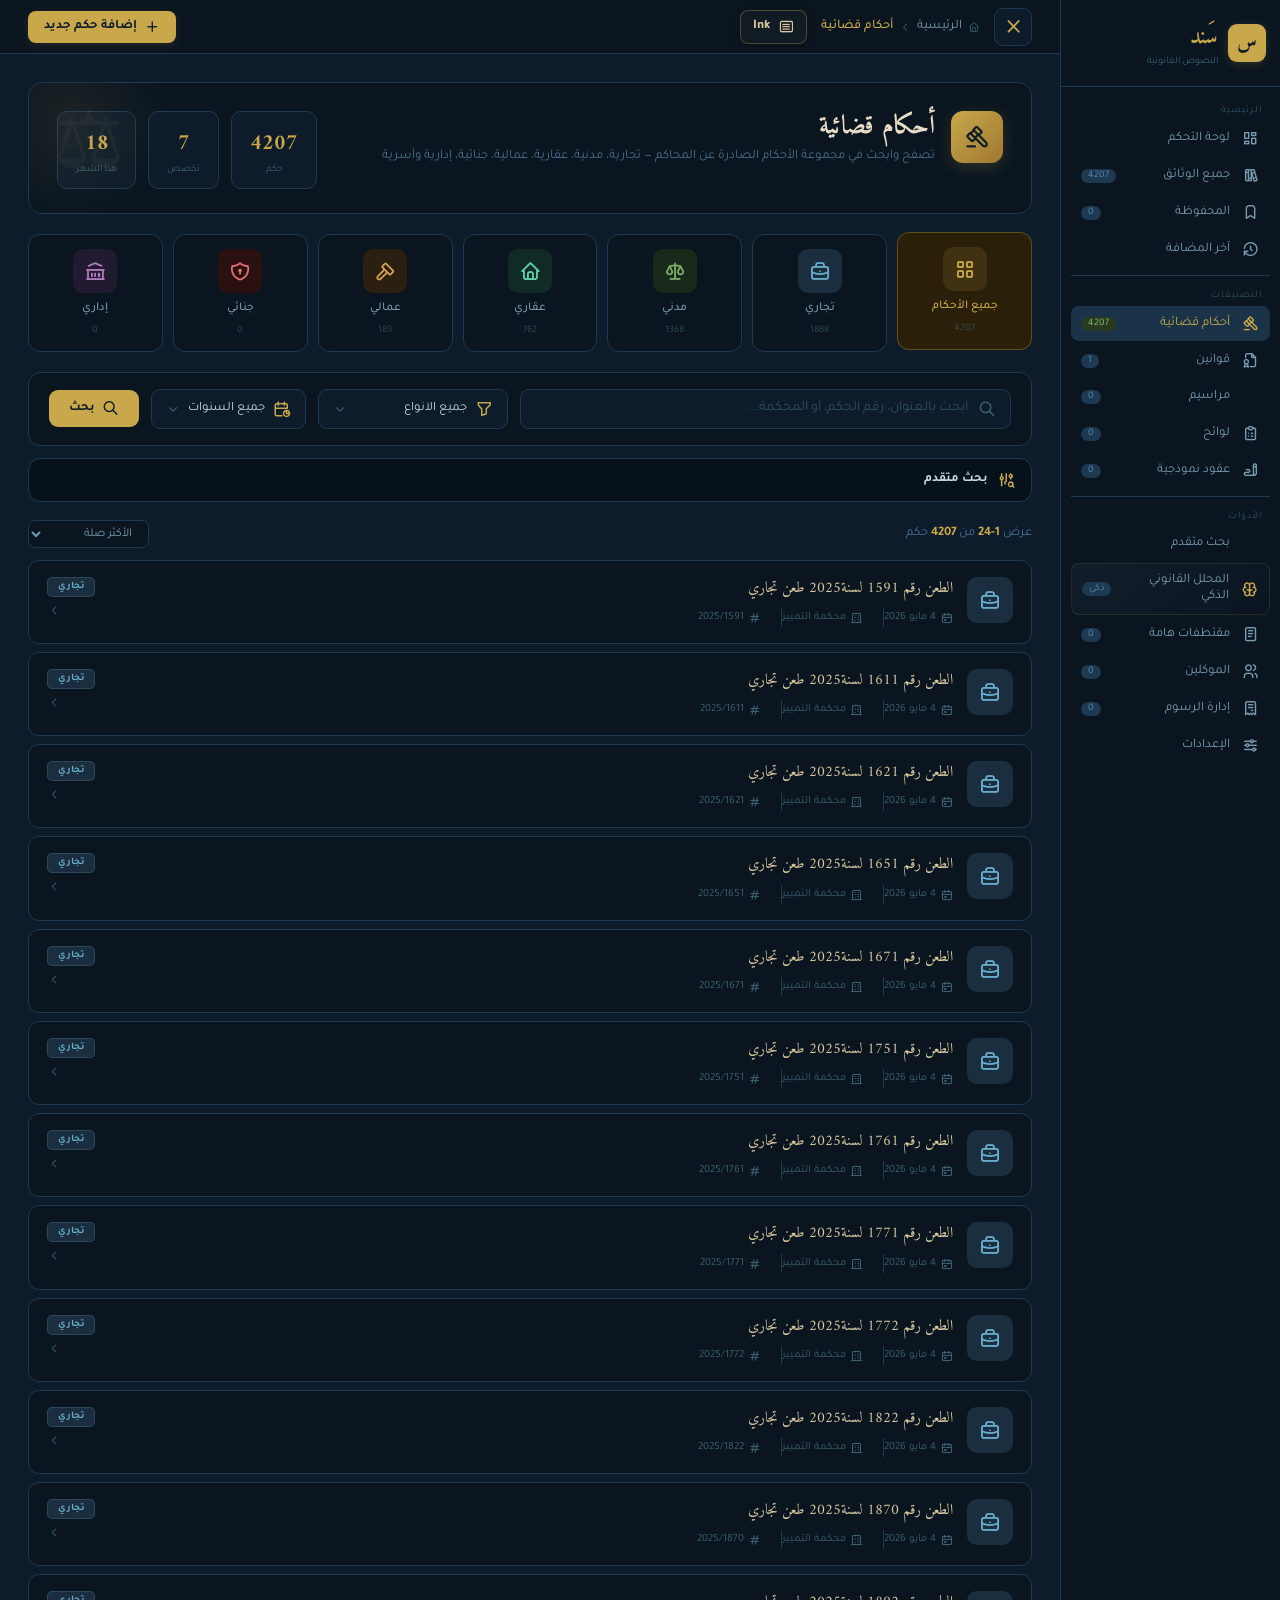
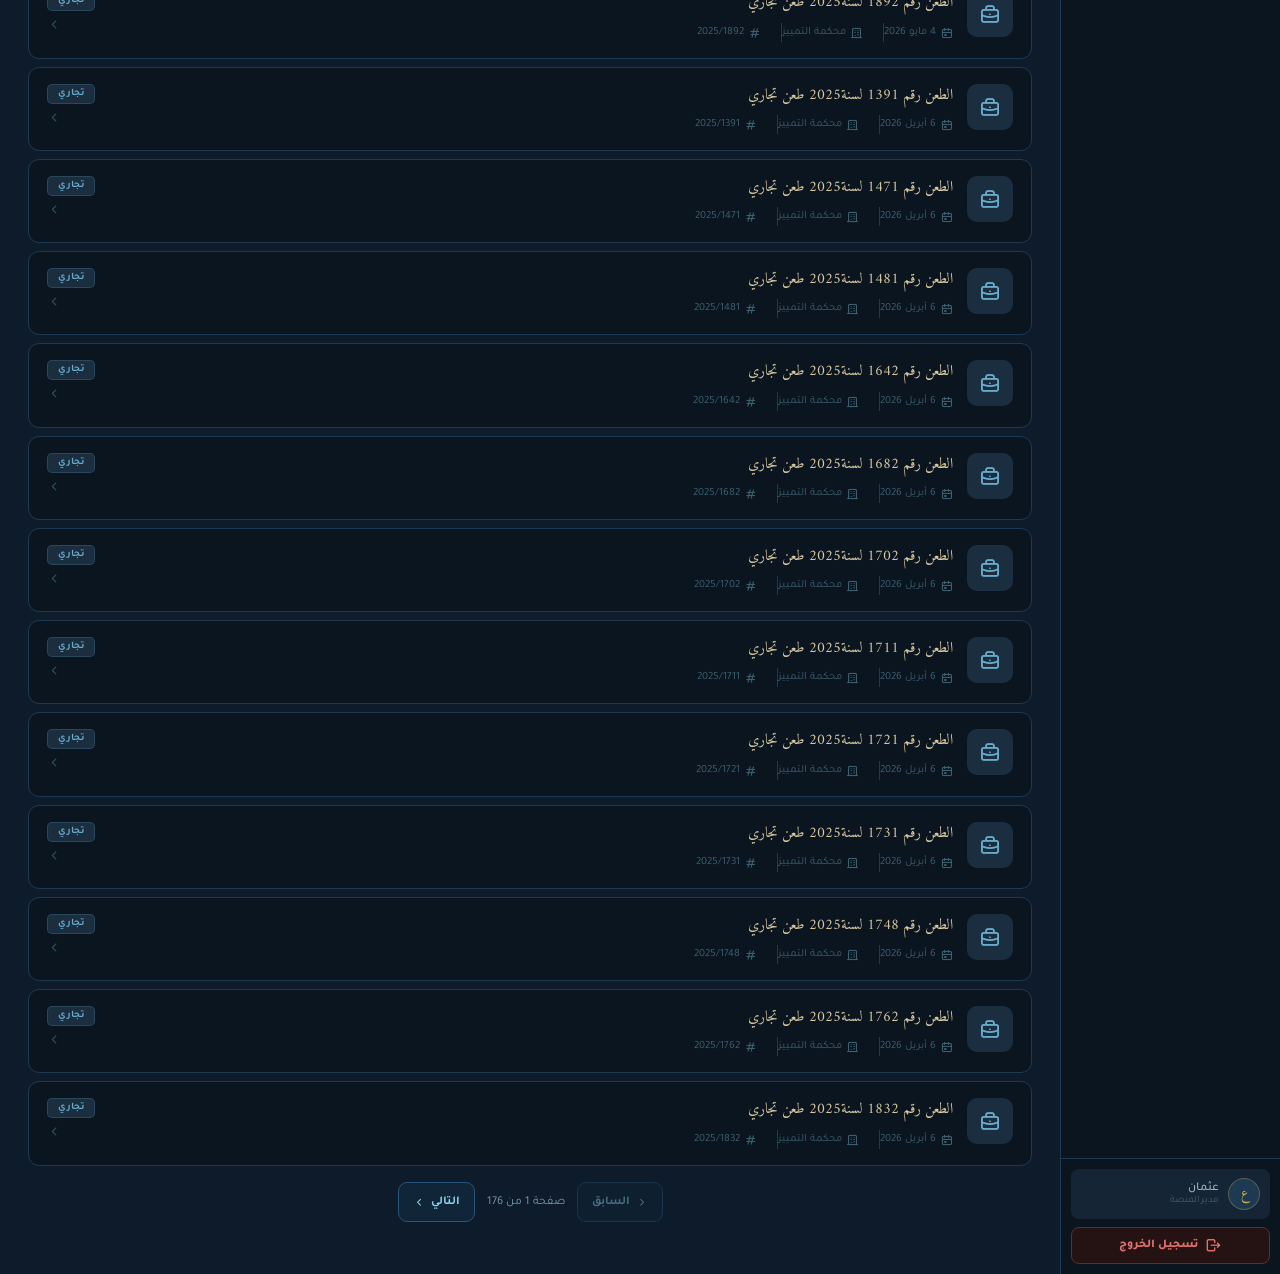
==== sanad.html @ 17875ab0 "Add logout option and secure app cache" ====
﻿<!DOCTYPE html>
<html lang="ar" dir="rtl">
<head>
<meta charset="UTF-8">
<meta name="viewport" content="width=device-width, initial-scale=1.0, viewport-fit=cover, interactive-widget=resizes-content">
<meta name="theme-color" content="#0a1520">
<meta name="color-scheme" content="dark">
<meta name="application-name" content="سَند">
<meta name="apple-mobile-web-app-title" content="سَند">
<meta name="apple-mobile-web-app-capable" content="yes">
<meta name="apple-mobile-web-app-status-bar-style" content="black-translucent">
<title>سَند — أحكام قضائية</title>
<link rel="manifest" href="./manifest.json">
<link rel="icon" href="./icons/favicon.svg" type="image/svg+xml">
<link rel="apple-touch-icon" href="./icons/apple-touch-icon.png">
<link rel="preconnect" href="https://fonts.googleapis.com">
<link href="https://fonts.googleapis.com/css2?family=Tajawal:wght@400;500;700&family=Amiri:wght@400;700&display=swap" rel="stylesheet">
<link rel="stylesheet" href="./assets/vendor/tabler/tabler-icons.min.css?v=2.47.0">
<link rel="stylesheet" href="./assets/styles.css?v=logout-20260609">
</head>
<body>

<!-- SIDEBAR -->
<div class="sidebar">
  <div class="brand">
    <div class="brand-icon">س</div>
    <div>
      <div class="brand-name">سَند</div>
      <div class="brand-sub">النصوص القانونية</div>
    </div>
  </div>
  <div class="nav-body">
    <div class="nav-sec">
      <span class="nav-lbl">الرئيسية</span>
      <a class="ni" href="#dashboard" onclick="handleNav(event,'dashboard',this)"><i class="ti ti-layout-dashboard"></i>لوحة التحكم</a>
      <a class="ni" href="#documents" onclick="handleNav(event,'documents',this)"><i class="ti ti-books"></i>جميع الوثائق<span class="ct">4207</span></a>
      <a class="ni" href="#saved" onclick="handleNav(event,'saved',this)"><i class="ti ti-bookmark"></i>المحفوظة<span class="ct">0</span></a>
      <a class="ni" href="#recent" onclick="handleNav(event,'recent',this)"><i class="ti ti-history"></i>آخر المضافة</a>
    </div>
    <div class="divider"></div>
    <div class="nav-sec">
      <span class="nav-lbl">التصنيفات</span>
      <a class="ni on" href="#judgments" onclick="handleNav(event,'judgments',this)"><i class="ti ti-gavel"></i>أحكام قضائية<span class="ct">4207</span></a>
      <a class="ni" href="#laws" onclick="handleNav(event,'laws',this)"><i class="ti ti-file-certificate"></i>قوانين<span class="ct">0</span></a>
      <a class="ni" href="#decrees" onclick="handleNav(event,'decrees',this)"><i class="ti ti-stamp"></i>مراسيم<span class="ct">0</span></a>
      <a class="ni" href="#regulations" onclick="handleNav(event,'regulations',this)"><i class="ti ti-clipboard-list"></i>لوائح<span class="ct">0</span></a>
      <a class="ni" href="#contracts" onclick="handleNav(event,'contracts',this)"><i class="ti ti-writing"></i>عقود نموذجية<span class="ct">0</span></a>
    </div>
    <div class="divider"></div>
    <div class="nav-sec">
      <span class="nav-lbl">الأدوات</span>
      <a class="ni" href="#search" onclick="handleNav(event,'search',this)"><i class="ti ti-zoom"></i>بحث متقدم</a>
      <a class="ni ni-ai" href="#aiAnalysis" onclick="handleNav(event,'aiAnalysis',this)"><i class="ti ti-brain"></i>المحلل القانوني الذكي<span class="ct ai-ct">ذكي</span></a>
      <a class="ni" href="#memory" onclick="handleNav(event,'memory',this)"><i class="ti ti-notes"></i>مقتطفات هامة<span class="ct memory-ct">0</span></a>
      <a class="ni" href="#clients" onclick="handleNav(event,'clients',this)"><i class="ti ti-users"></i>الموكلين<span class="ct client-ct">0</span></a>
      <a class="ni" href="#fees" onclick="handleNav(event,'fees',this)"><i class="ti ti-receipt"></i>إدارة الرسوم<span class="ct fee-ct">0</span></a>
      <a class="ni" href="#settings" onclick="handleNav(event,'settings',this)"><i class="ti ti-adjustments-horizontal"></i>الإعدادات</a>
    </div>
  </div>
  <div class="nav-footer">
    <div class="user-row">
      <div class="avatar">ع</div>
      <div>
        <div class="uname">عثمان</div>
        <div class="urole">مدير المنصة</div>
      </div>
    </div>
    <button class="logout-btn" type="button" onclick="logoutSanad()"><i class="ti ti-logout"></i><span>تسجيل الخروج</span></button>
  </div>
</div>
<div class="sidebar-overlay" id="sidebarOverlay" onclick="closeSidebar()"></div>
<div class="toast" id="toast" role="status" aria-live="polite"></div>
<div class="memory-selection-popover hidden" id="memorySelectionPopover" dir="ltr">
  <button type="button" onmousedown="event.preventDefault()" onclick="saveSelectionToMemory()"><i class="ti ti-notes"></i>إضافة إلى المقتطفات</button>
</div>
<div class="confirm-modal hidden" id="confirmModal" role="presentation" aria-hidden="true" dir="ltr">
  <div class="confirm-dialog" role="dialog" aria-modal="true" aria-labelledby="confirmTitle" aria-describedby="confirmMessage">
    <div class="confirm-icon"><i class="ti ti-trash"></i></div>
    <div class="confirm-copy">
      <h2 id="confirmTitle">Confirm delete</h2>
      <p id="confirmMessage">Are you sure you want to delete this item?</p>
    </div>
    <div class="confirm-actions">
      <button class="tool-secondary" id="confirmCancelBtn" type="button"><i class="ti ti-x"></i>Cancel</button>
      <button class="tool-secondary danger" id="confirmAcceptBtn" type="button"><i class="ti ti-trash"></i>Delete</button>
    </div>
  </div>
</div>
<div class="client-edit-modal hidden" id="clientEditModal" role="presentation" aria-hidden="true" dir="ltr">
  <div class="client-edit-dialog" role="dialog" aria-modal="true" aria-labelledby="clientEditTitle">
    <div class="client-edit-head">
      <div>
        <span id="clientEditKicker">Client profile</span>
        <h2 id="clientEditTitle">Edit client</h2>
      </div>
      <button class="client-edit-close" id="clientEditCloseBtn" type="button" aria-label="Close edit form"><i class="ti ti-x"></i></button>
    </div>
    <div class="client-edit-form" id="clientEditForm"></div>
    <div class="client-edit-actions">
      <button class="tool-secondary" id="clientEditCancelBtn" type="button"><i class="ti ti-x"></i>Cancel</button>
      <button class="tool-primary" id="clientEditSaveBtn" type="button"><i class="ti ti-device-floppy"></i>Save changes</button>
    </div>
  </div>
</div>
<div class="app-lock-modal hidden" id="appLockModal" role="presentation" aria-hidden="true" dir="ltr">
  <div class="app-lock-dialog" role="dialog" aria-modal="true" aria-labelledby="appLockTitle">
    <div class="confirm-icon"><i class="ti ti-lock"></i></div>
    <div class="confirm-copy">
      <h2 id="appLockTitle">SANAD is locked</h2>
      <p>Enter your local passcode to unlock client profiles, notes, invoices, and saved work on this device.</p>
    </div>
    <label class="client-edit-field wide"><span>Passcode</span><input id="appUnlockInput" type="password" placeholder="Enter passcode"></label>
    <div class="confirm-actions">
      <button class="tool-primary" id="appUnlockBtn" type="button"><i class="ti ti-lock-open"></i>Unlock</button>
    </div>
  </div>
</div>

<!-- MAIN -->
<div class="main">
  <div class="topbar">
    <button class="menu-toggle" id="menuToggle" type="button" onclick="toggleSidebar()" aria-label="إغلاق القائمة" aria-expanded="true">
      <i class="ti ti-menu-2"></i>
    </button>
    <div class="breadcrumb">
      <i class="ti ti-home"></i>
      <span>الرئيسية</span>
      <i class="ti ti-chevron-left"></i>
      <span class="cur">أحكام قضائية</span>
    </div>
    <button class="install-btn hidden" id="installAppBtn" type="button" onclick="installApp()" aria-label="تثبيت التطبيق"><i class="ti ti-device-mobile-down"></i><span>تثبيت</span></button>
    <button class="ink-btn" id="inkModeBtn" type="button" onclick="toggleInkMode()" aria-pressed="false" aria-label="وضع Ink للقراءة"><i class="ti ti-article"></i><span>Ink</span></button>
    <button class="btn-add" type="button" onclick="showImportPage()" aria-label="إضافة حكم جديد"><i class="ti ti-plus"></i><span class="btn-text">إضافة حكم جديد</span></button>
  </div>

  <div class="page">

    <!-- HERO -->
    <div class="hero">
      <div class="hero-row">
        <div class="hero-icon"><i class="ti ti-gavel"></i></div>
        <div class="hero-text">
          <div class="hero-title">أحكام قضائية</div>
          <div class="hero-sub">تصفح وابحث في مجموعة الأحكام الصادرة عن المحاكم — تجارية، مدنية، عقارية، عمالية، جنائية، إدارية وأسرية</div>
        </div>
        <div class="hero-stats">
          <div class="hstat"><div class="hstat-num">247</div><div class="hstat-lbl">حكم</div></div>
          <div class="hstat"><div class="hstat-num">7</div><div class="hstat-lbl">تخصص</div></div>
          <div class="hstat"><div class="hstat-num">18</div><div class="hstat-lbl">هذا الشهر</div></div>
        </div>
      </div>
    </div>

    <!-- TYPE CARDS -->
    <div class="type-cards">
      <div class="tc tc-all active" onclick="setType('all',this)">
        <div class="tc-icon"><i class="ti ti-layout-grid"></i></div>
        <div class="tc-label">جميع الأحكام</div>
        <div class="tc-count">4207</div>
      </div>
      <div class="tc tc-tijari" onclick="setType('tijari',this)">
        <div class="tc-icon"><i class="ti ti-briefcase"></i></div>
        <div class="tc-label">تجاري</div>
        <div class="tc-count">209</div>
      </div>
      <div class="tc tc-madani" onclick="setType('madani',this)">
        <div class="tc-icon"><i class="ti ti-scale"></i></div>
        <div class="tc-label">مدني</div>
        <div class="tc-count">270</div>
      </div>
      <div class="tc tc-aqari" onclick="setType('aqari',this)">
        <div class="tc-icon"><i class="ti ti-home"></i></div>
        <div class="tc-label">عقاري</div>
        <div class="tc-count">0</div>
      </div>
      <div class="tc tc-omali" onclick="setType('omali',this)">
        <div class="tc-icon"><i class="ti ti-hammer"></i></div>
        <div class="tc-label">عمالي</div>
        <div class="tc-count">2</div>
      </div>
      <div class="tc tc-jinai" onclick="setType('jinai',this)">
        <div class="tc-icon"><i class="ti ti-shield-lock"></i></div>
        <div class="tc-label">جنائي</div>
        <div class="tc-count">2</div>
      </div>
      <div class="tc tc-idari" onclick="setType('idari',this)">
        <div class="tc-icon"><i class="ti ti-building-bank"></i></div>
        <div class="tc-label">إداري</div>
        <div class="tc-count">2</div>
      </div>
    </div>

    <!-- SEARCH BAR -->
    <div class="search-bar">
      <div class="search-input-wrap">
        <i class="ti ti-search"></i>
        <input type="text" id="searchInput" placeholder="ابحث بالعنوان، رقم الحكم، أو المحكمة..." oninput="filterDocs()">
      </div>
      <div class="type-select-wrap">
        <i class="ti ti-filter sel-icon"></i>
        <select id="typeSelect" onchange="setTypeFromSelect()">
          <option value="all">جميع الأنواع</option>
          <option value="tijari">تجاري</option>
          <option value="madani">مدني</option>
          <option value="aqari">عقاري</option>
          <option value="omali">عمالي</option>
          <option value="jinai">جنائي</option>
          <option value="idari">إداري</option>
          <option value="osri">أسري</option>
        </select>
        <i class="ti ti-chevron-down arr"></i>
      </div>
      <div class="type-select-wrap year-select-wrap">
        <i class="ti ti-calendar-stats sel-icon"></i>
        <select id="yearSelect" onchange="filterDocs()" aria-label="تحديد سنة البحث">
          <option value="all">جميع السنوات</option>
        </select>
        <i class="ti ti-chevron-down arr"></i>
      </div>
      <button class="search-btn" onclick="filterDocs()"><i class="ti ti-search"></i>بحث</button>
    </div>
    <details class="advanced-search" id="advancedSearchPanel">
      <summary><i class="ti ti-adjustments-search"></i><span>بحث متقدم</span><small id="searchStatus"></small></summary>
      <div class="advanced-search-grid">
        <label><span>طريقة المطابقة</span><select id="matchModeSelect" onchange="filterDocs()"><option value="all">كل الكلمات</option><option value="any">أي كلمة</option><option value="exact">عبارة دقيقة</option></select></label>
        <label><span>عبارة دقيقة</span><input id="exactPhraseInput" type="text" placeholder="مثال: ومن المقرر في قضاء هذه المحكمة" oninput="filterDocs()"></label>
        <label><span>استبعاد كلمات</span><input id="excludeInput" type="text" placeholder="كلمات لا تريد ظهورها" oninput="filterDocs()"></label>
        <label><span>المحكمة</span><input id="courtFilterInput" type="text" placeholder="محكمة التمييز" oninput="filterDocs()"></label>
        <label><span>رقم الحكم / الطعن</span><input id="numberFilterInput" type="text" placeholder="2025/27" oninput="filterDocs()"></label>
        <label><span>موضع البحث</span><select id="sectionFilter" onchange="filterDocs()"><option value="all">كل الحكم</option><option value="principle">مبدأ قضائي</option><option value="reasoning">تسبيب المحكمة</option><option value="facts">وقائع وملخص</option><option value="operative">منطوق الحكم</option></select></label>
      </div>
    </details>

    <!-- RESULTS BAR -->
    <div class="results-bar">
      <div class="rb-left">عرض <strong id="shownCount">12</strong> من <strong id="totalCount">247</strong> حكم</div>
      <select class="sort-sel" id="sortSelect" onchange="filterDocs()">
        <option value="relevance">الأكثر صلة</option>
        <option value="newest">الأحدث أولاً</option>
        <option value="oldest">الأقدم أولاً</option>
        <option value="court">حسب المحكمة</option>
      </select>
    </div>

    <!-- DOC GRID -->
    <div class="doc-grid" id="docGrid"></div>
    <div class="pagination-bar hidden" id="paginationBar" aria-label="تنقل صفحات الأحكام"></div>
    <div class="no-results hidden" id="noResults">
      <i class="ti ti-mood-empty"></i>
      <p>لم يتم العثور على أحكام مطابقة لبحثك</p>
    </div>

    <section class="judgment-page hidden" id="judgmentPage"></section>

    <section class="memory-page hidden" id="memoryPage">
      <div class="tool-page-head">
        <div>
          <h2>مقتطفات هامة</h2>
          <p>الجمل والمقاطع المحفوظة من الأحكام مع المراجع التلقائية للبحث والصياغة.</p>
        </div>
        <div class="tool-counter"><strong id="memoryPageCount">0</strong><span>مقتطف</span></div>
      </div>
      <div class="memory-toolbar">
        <label><i class="ti ti-search"></i><input id="memorySearchInput" type="text" placeholder="ابحث في المقتطفات أو المراجع..."></label>
        <button class="tool-secondary" type="button" onclick="syncMemoryItemsFromServer({force:true})"><i class="ti ti-refresh"></i>مزامنة</button>
        <button class="tool-secondary" type="button" onclick="downloadMemoryWordFile()"><i class="ti ti-file-download"></i>&#1578;&#1606;&#1586;&#1610;&#1604; Word</button>
        <button class="tool-secondary danger" type="button" onclick="clearMemoryItems()"><i class="ti ti-trash"></i>مسح المقتطفات</button>
      </div>
      <div class="memory-list" id="memoryList"></div>
      <div class="tool-empty hidden" id="memoryEmpty"><i class="ti ti-notes-off"></i><p>لا توجد مقتطفات محفوظة بعد. حدد نصًا داخل الحكم وأضفه إلى المقتطفات.</p></div>
    </section>

    <section class="dashboard-page hidden" id="dashboardPage">
      <div class="tool-page-head">
        <div>
          <h2>لوحة التحكم</h2>
          <p>نظرة واحدة على محتوى سند وروابط مباشرة لأهم الخدمات والصفحات.</p>
        </div>
        <div class="tool-counter"><strong id="dashboardTotalCount">0</strong><span>وثيقة</span></div>
      </div>
      <div class="dashboard-grid">
        <div class="tool-panel">
          <div class="tool-panel-head"><i class="ti ti-chart-bar"></i><span>المحتوى</span></div>
          <div class="dashboard-stats" id="dashboardStats"></div>
        </div>
        <div class="tool-panel">
          <div class="tool-panel-head"><i class="ti ti-bolt"></i><span>خدمات سريعة</span></div>
          <div class="quick-actions">
            <button class="tool-secondary" type="button" onclick="showAllJudgments()"><i class="ti ti-gavel"></i>الأحكام</button>
            <button class="tool-secondary" type="button" onclick="showLawCatalog()"><i class="ti ti-file-certificate"></i>القوانين</button>
            <button class="tool-secondary" type="button" onclick="showImportPage()"><i class="ti ti-plus"></i>إضافة حكم</button>
            <button class="tool-secondary" type="button" onclick="showFeesManagerPage()"><i class="ti ti-receipt"></i>الرسوم</button>
          </div>
        </div>
        <div class="tool-panel wide">
          <div class="tool-panel-head"><i class="ti ti-clock"></i><span>آخر الأحكام</span></div>
          <div class="dashboard-recent" id="dashboardRecent"></div>
        </div>
      </div>
    </section>

    <section class="law-catalog hidden" id="lawCatalog">
      <div class="law-catalog-head">
        <div>
          <h2>مكتبة القوانين</h2>
          <p>نصوص التشريعات محفوظة بصيغة منظمة للقراءة السريعة والرجوع إلى المواد.</p>
        </div>
        <div class="law-counter"><strong id="lawShownCount">0</strong><span>قانون</span></div>
      </div>
      <div class="law-search">
        <i class="ti ti-search"></i>
        <input type="text" id="lawSearchInput" placeholder="ابحث في عنوان القانون أو نص المواد...">
      </div>
      <div class="law-list-grid" id="lawList"></div>
      <div class="law-no-results hidden" id="lawNoResults">
        <i class="ti ti-file-search"></i>
        <p>لا توجد قوانين مطابقة لبحثك</p>
      </div>
    </section>

    <section class="section-empty hidden" id="sectionEmpty" aria-live="polite">
      <div class="section-empty-icon"><i class="ti ti-file-certificate"></i></div>
      <h2>قوانين</h2>
      <p>لم يتم رفع قوانين بعد.</p>
    </section>

    <section class="collection-page hidden" id="collectionPage">
      <div class="tool-page-head">
        <div>
          <h2 id="collectionTitle">قسم</h2>
          <p id="collectionSubtitle">محتوى القسم.</p>
        </div>
        <div class="tool-counter"><strong id="collectionCount">0</strong><span id="collectionCountLabel">عنصر</span></div>
      </div>
      <div class="collection-list" id="collectionList"></div>
      <div class="tool-empty hidden" id="collectionEmpty">
        <i class="ti ti-folder-off"></i>
        <p id="collectionEmptyText">لم يتم رفع محتوى بعد.</p>
      </div>
    </section>

    <section class="import-page hidden" id="importPage">
      <div class="tool-page-head">
        <div>
          <h2>إضافة حكم جديد</h2>
          <p>أضف حكمًا إلى جهازك للبحث والقراءة والحفظ داخل سند. البيانات المحلية لا تُرفع إلى الخادم.</p>
        </div>
        <div class="tool-counter"><strong id="localJudgmentCount">0</strong><span>محلي</span></div>
      </div>
      <div class="tool-grid">
        <div class="tool-panel">
          <div class="tool-panel-head"><i class="ti ti-file-plus"></i><span>بيانات الحكم</span></div>
          <div class="form-grid">
            <label class="field wide"><span>عنوان الحكم</span><input id="newJudgmentTitle" type="text" placeholder="مثال: الطعن رقم 27 لسنة 2025 طعن تجاري"></label>
            <label class="field"><span>المحكمة</span><input id="newJudgmentCourt" type="text" placeholder="محكمة التمييز"></label>
            <label class="field"><span>التصنيف</span><select id="newJudgmentType"><option value="tijari">تجاري</option><option value="madani">مدني</option><option value="aqari">عقاري</option><option value="omali">عمالي</option><option value="jinai">جنائي</option><option value="idari">إداري</option><option value="osri">أسري</option></select></label>
            <label class="field"><span>رقم الحكم أو الطعن</span><input id="newJudgmentNumber" type="text" placeholder="2025/27"></label>
            <label class="field"><span>التاريخ</span><input id="newJudgmentDate" type="date"></label>
            <label class="field wide"><span>نص الحكم الكامل</span><textarea id="newJudgmentBody" rows="10" placeholder="ألصق نص الحكم الكامل هنا..."></textarea></label>
          </div>
          <div class="button-row">
            <button class="tool-primary" type="button" onclick="saveLocalJudgment()"><i class="ti ti-device-floppy"></i>حفظ الحكم</button>
            <button class="tool-secondary" type="button" onclick="resetLocalJudgmentForm()"><i class="ti ti-eraser"></i>تفريغ</button>
          </div>
        </div>
        <div class="tool-panel">
          <div class="tool-panel-head"><i class="ti ti-list-details"></i><span>الأحكام المضافة محليًا</span></div>
          <div class="local-judgment-list" id="localJudgmentList"></div>
          <div class="tool-empty hidden" id="localJudgmentEmpty"><i class="ti ti-file-off"></i><p>لا توجد أحكام مضافة محليًا بعد.</p></div>
        </div>
      </div>
    </section>

    <section class="fees-manager hidden" id="feesManager">
      <div class="tool-page-head">
        <div>
          <h2>إدارة الرسوم</h2>
          <p>سجّل رسومك الداخلية واحسب الرسوم التقديرية بسرعة. القيم هنا إدارية وقابلة للتعديل وليست جدولًا رسميًا.</p>
        </div>
        <div class="tool-counter"><strong id="feeItemCount">0</strong><span>بند</span></div>
      </div>
      <div class="tool-grid">
        <div class="tool-panel">
          <div class="tool-panel-head"><i class="ti ti-receipt"></i><span>إضافة بند رسوم</span></div>
          <div class="form-grid">
            <label class="field"><span>اسم الرسم</span><input id="feeTitleInput" type="text" placeholder="مثال: رسم قيد دعوى تجارية"></label>
            <label class="field"><span>التصنيف</span><input id="feeCategoryInput" type="text" placeholder="تجاري، مدني، تنفيذ..."></label>
            <label class="field"><span>القيمة</span><input id="feeAmountInput" type="number" min="0" step="0.01" placeholder="0"></label>
            <label class="field wide"><span>ملاحظة</span><input id="feeNoteInput" type="text" placeholder="مصدر الرسم أو شروط تطبيقه"></label>
          </div>
          <button class="tool-primary" type="button" onclick="addFeeItem()"><i class="ti ti-plus"></i>إضافة الرسم</button>
        </div>
        <div class="tool-panel">
          <div class="tool-panel-head"><i class="ti ti-calculator"></i><span>حاسبة تقديرية</span></div>
          <div class="form-grid">
            <label class="field"><span>قيمة المطالبة</span><input id="feeClaimInput" type="number" min="0" step="0.01" placeholder="0"></label>
            <label class="field"><span>النسبة %</span><input id="feeRateInput" type="number" min="0" step="0.01" placeholder="0"></label>
            <label class="field"><span>الحد الأدنى</span><input id="feeMinInput" type="number" min="0" step="0.01" placeholder="0"></label>
            <label class="field"><span>الحد الأقصى</span><input id="feeMaxInput" type="number" min="0" step="0.01" placeholder="0"></label>
          </div>
          <button class="tool-secondary" type="button" onclick="calculateFeeEstimate()"><i class="ti ti-equal"></i>احتساب</button>
          <div class="fee-result" id="feeCalcResult">أدخل القيم ثم اضغط احتساب.</div>
        </div>
      </div>
      <div class="tool-panel receipt-panel english-panel" dir="ltr">
        <div class="tool-panel-head"><i class="ti ti-file-invoice"></i><span>Client Invoice</span></div>
        <div class="receipt-workspace">
          <div>
            <div class="form-grid">
              <label class="field"><span>Client name</span><input id="receiptClientInput" type="text" placeholder="Client or company name"></label>
              <label class="field"><span>Service / case</span><input id="receiptMatterInput" type="text" placeholder="Consultancy, litigation, memorandum..."></label>
              <label class="field"><span>Total agreed amount</span><input id="receiptTotalInput" type="number" min="0" step="0.01" placeholder="0"></label>
              <label class="field"><span>First payment</span><input id="receiptPaidInput" type="number" min="0" step="0.01" placeholder="0"></label>
              <label class="field"><span>Payment method</span><input id="receiptMethodInput" type="text" placeholder="Bank transfer, cash, cheque..."></label>
              <label class="field"><span>Invoice date</span><input id="receiptDateInput" type="date"></label>
              <label class="field wide"><span>Notes</span><input id="receiptNoteInput" type="text" placeholder="Additional note to show on the invoice"></label>
            </div>
            <div class="receipt-actions">
              <button class="tool-secondary" type="button" onclick="syncReceiptPreview()"><i class="ti ti-refresh"></i>Refresh preview</button>
              <button class="tool-primary" type="button" onclick="generateFeeReceipt()"><i class="ti ti-printer"></i>Create invoice</button>
            </div>
          </div>
          <div class="receipt-preview" id="receiptPreview">
            <div class="receipt-brand">
              <img src="./assets/el-amrani-logo.png" alt="El Amrani Consultancies">
              <div>
                <strong>EL AMRANI CONSULTANCIES</strong>
                <span>العمراني للاستشارات</span>
              </div>
            </div>
            <div class="receipt-total-hero">
              <span>Total agreed amount</span>
              <strong id="receiptTotalDisplay">0 AED</strong>
            </div>
            <div class="receipt-summary-grid">
              <div><span>First payment</span><strong id="receiptPaidDisplay">0 AED</strong></div>
              <div><span id="receiptRemainingLabel">Remaining balance</span><strong id="receiptRemainingDisplay">0 AED</strong></div>
            </div>
          </div>
        </div>
      </div>
      <div class="tool-panel">
        <div class="tool-panel-head"><i class="ti ti-list-details"></i><span>بنود الرسوم المحفوظة</span></div>
        <div class="fee-list" id="feeList"></div>
        <div class="tool-empty hidden" id="feeEmpty"><i class="ti ti-receipt-off"></i><p>لم تتم إضافة رسوم بعد.</p></div>
      </div>
    </section>

    <section class="clients-page hidden" id="clientsPage">
      <div class="tool-page-head clients-page-head">
        <div>
          <h2>الموكلين</h2>
          <p>Client profiles, services, and invoice-ready financial records saved locally on this device.</p>
        </div>
        <div class="clients-head-actions">
          <div class="tool-counter"><strong id="clientPageCount">0</strong><span>clients</span></div>
          <button class="tool-primary client-plus-btn" type="button" onclick="toggleClientForm()"><i class="ti ti-plus"></i>New Client</button>
        </div>
      </div>
      <div class="tool-panel client-manager-panel english-panel" dir="ltr">
        <div class="client-profile-composer hidden" id="clientProfileComposer">
          <div class="client-form-title">
            <strong>Register a client</strong>
            <span>Create the client profile and the first service attached to it.</span>
          </div>
          <div class="form-grid">
            <label class="field"><span>Name</span><input id="clientNameInput" type="text" placeholder="Client or company name"></label>
            <label class="field"><span>Email</span><input id="clientEmailInput" type="email" placeholder="client@example.com"></label>
            <label class="field"><span>Phone</span><input id="clientPhoneInput" type="tel" placeholder="0525720490"></label>
            <label class="field"><span>Service type</span><input id="clientServiceTypeInput" type="text" placeholder="Civil case, consultation, drafting..."></label>
            <label class="field"><span>Total amount</span><input id="clientServiceAmountInput" type="number" min="0" step="0.01" placeholder="0"></label>
            <label class="field"><span>Amount paid</span><input id="clientServicePaidInput" type="number" min="0" step="0.01" placeholder="0"></label>
            <label class="field"><span>Balance</span><input id="clientServiceBalanceInput" type="text" value="0 AED" readonly></label>
            <label class="field wide"><span>Notes</span><input id="clientServiceNoteInput" type="text" placeholder="Internal note for this service"></label>
          </div>
          <div class="receipt-actions">
            <button class="tool-primary" type="button" onclick="addClientProfile()"><i class="ti ti-user-plus"></i>Save client profile</button>
            <button class="tool-secondary" type="button" onclick="toggleClientForm(false)"><i class="ti ti-x"></i>Cancel</button>
          </div>
        </div>
        <div class="client-profile-browser">
          <div class="client-filter-row">
            <label><i class="ti ti-search"></i><input id="clientSearchInput" type="text" placeholder="Search clients, email, phone, service, notes"></label>
            <label><i class="ti ti-filter"></i><select id="clientStatusFilter"><option value="all">All statuses</option><option value="outstanding">Outstanding</option><option value="paid">Paid</option><option value="overpaid">Overpaid</option><option value="empty">No services</option></select></label>
          </div>
          <div class="client-list-toolbar">
            <span>Client Profile</span>
            <strong id="clientProfileCount">0</strong>
          </div>
          <div class="client-profile-list" id="clientProfileList"></div>
          <div class="tool-empty hidden" id="clientProfileEmpty"><i class="ti ti-users-off"></i><p>No client profiles saved yet.</p></div>
        </div>
      </div>
    </section>

    <section class="settings-page hidden" id="settingsPage">
      <div class="tool-page-head">
        <div>
          <h2>الإعدادات</h2>
          <p>إعدادات محلية محفوظة على هذا الجهاز لتحسين القراءة وإدارة البيانات.</p>
        </div>
        <div class="tool-counter"><strong>محلي</strong><span>حفظ</span></div>
      </div>
      <div class="settings-grid">
        <div class="tool-panel">
          <div class="tool-panel-head"><i class="ti ti-text-size"></i><span>مظهر القراءة</span></div>
          <label class="setting-row"><span>حجم خط القارئ</span><select id="readerSizeSelect"><option value="normal">عادي</option><option value="large">كبير</option><option value="xlarge">كبير جدًا</option></select></label>
          <label class="setting-row"><span>وضع Ink للقراءة</span><input id="inkModeToggle" type="checkbox"></label>
          <label class="setting-row"><span>بطاقات أحكام أكثر اختصارًا</span><input id="compactCardsToggle" type="checkbox"></label>
        </div>
        <div class="tool-panel">
          <div class="tool-panel-head"><i class="ti ti-database"></i><span>البيانات المحلية</span></div>
          <div class="settings-stats">
            <span><strong id="settingsSavedCount">0</strong> أحكام محفوظة</span>
            <span><strong id="settingsLocalJudgmentCount">0</strong> أحكام مضافة محليًا</span>
            <span><strong id="settingsFeeCount">0</strong> رسوم محفوظة</span>
            <span><strong id="settingsClientCount">0</strong> عملاء محفوظون</span>
            <span><strong id="settingsMemoryCount">0</strong> مقتطفات هامة</span>
          </div>
          <div class="settings-actions">
            <button class="tool-secondary" type="button" onclick="clearSavedJudgments()"><i class="ti ti-bookmark-off"></i>مسح المحفوظات</button>
            <button class="tool-secondary danger" type="button" onclick="clearMemoryItems()"><i class="ti ti-notes-off"></i>مسح المقتطفات</button>
            <button class="tool-secondary danger" type="button" onclick="clearLocalJudgments()"><i class="ti ti-file-x"></i>مسح الأحكام المحلية</button>
            <button class="tool-secondary danger" type="button" onclick="clearFeeItems()"><i class="ti ti-trash"></i>مسح الرسوم</button>
            <button class="tool-secondary danger" type="button" onclick="clearClientProfiles()"><i class="ti ti-user-x"></i>مسح العملاء</button>
          </div>
        </div>
        <div class="tool-panel">
          <div class="tool-panel-head"><i class="ti ti-info-circle"></i><span>معلومات التطبيق</span></div>
          <div class="settings-info">
            <span>الأحكام: <strong id="settingsJudgmentCount">0</strong></span>
            <span>القوانين: <strong id="settingsLawCount">0</strong></span>
            <span>الكاش: <strong>v38</strong></span>
          </div>
          <div class="settings-actions">
            <button class="tool-secondary danger" type="button" onclick="logoutSanad()"><i class="ti ti-logout"></i>تسجيل الخروج</button>
          </div>
        </div>
        <div class="tool-panel wide">
          <div class="tool-panel-head"><i class="ti ti-shield-lock"></i><span>Backup and protection</span></div>
          <div class="backup-grid english-panel" dir="ltr">
            <div>
              <p class="settings-note">Export or import your local clients, invoices, important excerpts, saved judgments, local judgments, fees, and settings.</p>
              <div class="settings-actions">
                <button class="tool-primary" type="button" onclick="exportSanadBackup()"><i class="ti ti-download"></i>Export backup</button>
                <button class="tool-secondary" type="button" onclick="document.getElementById('backupImportInput').click()"><i class="ti ti-upload"></i>Import backup</button>
                <input class="hidden" id="backupImportInput" type="file" accept="application/json">
              </div>
            </div>
            <div>
              <label class="field"><span>Local app passcode</span><input id="protectionPasscodeInput" type="password" placeholder="Set or change passcode"></label>
              <div class="settings-actions">
                <button class="tool-secondary" type="button" onclick="setProtectionPasscode()"><i class="ti ti-lock"></i>Enable / change</button>
                <button class="tool-secondary danger" type="button" onclick="clearProtectionPasscode()"><i class="ti ti-lock-off"></i>Remove passcode</button>
              </div>
              <p class="settings-note">This is local device protection for the browser app. Keep separate secure backups for sensitive files.</p>
            </div>
          </div>
        </div>
      </div>
    </section>

    <!-- DOC MODAL -->
    <div class="doc-modal hidden" id="docModal" onclick="closeDoc()">
      <div class="doc-dialog" role="dialog" aria-modal="true" aria-labelledby="modalTitle" onclick="event.stopPropagation()">
        <div class="doc-dialog-head">
          <div>
            <div class="doc-dialog-kicker" id="modalType">حكم قضائي</div>
            <h2 id="modalTitle"></h2>
          </div>
          <div class="doc-dialog-actions">
            <button class="doc-action" id="saveJudgmentBtn" type="button" onclick="toggleSavedFromModal()" aria-pressed="false"><i class="ti ti-bookmark"></i><span>حفظ الحكم</span></button>
            <button class="doc-action" id="openJudgmentPageBtn" type="button" onclick="openCurrentJudgmentPage()" aria-label="فتح الحكم في صفحة جديدة"><i class="ti ti-external-link"></i><span>فتح في صفحة</span></button>
            <button class="doc-action" type="button" onclick="closeDoc()" aria-label="العودة إلى قائمة الأحكام"><i class="ti ti-arrow-right"></i><span>رجوع</span></button>
          </div>
        </div>
        <div class="doc-dialog-body" id="modalBody"></div>
      </div>
    </div>


    <!-- AI ANALYSIS -->
    <div class="ai-section hidden" id="aiAnalysis">
      <div class="ai-header">
        <div class="ai-title-row">
          <div class="ai-glow-icon"><i class="ti ti-brain"></i></div>
          <div>
            <div class="ai-name">المحلل القانوني الذكي</div>
            <div class="ai-sub">يحدد القوانين والسوابق القضائية المناسبة لقضيتك</div>
          </div>
        </div>
        <span class="ai-badge"><i class="ti ti-sparkles" style="font-size:11px"></i> مدعوم بالذكاء الاصطناعي</span>
      </div>
      <div class="ai-body">
        <div class="ai-desc">
          <i class="ti ti-info-circle"></i>
          صِف قضيتك بالتفصيل وسيحدد المحلل الذكي القوانين والأحكام السابقة التي يمكن الاستناد إليها في دفاعك أمام المحكمة.
        </div>
        <textarea class="ai-textarea" id="caseInput" placeholder="مثال: موكلي يعمل في شركة منذ 5 سنوات وتم فصله دون سبب مشروع وبدون إشعار مسبق، ويطالب بمكافأة نهاية الخدمة والتعويض عن الفصل التعسفي..."></textarea>
        <div class="ai-footer">
          <div class="ai-hint"><i class="ti ti-bulb"></i>كلما كانت التفاصيل أكثر، كانت النتائج أدق</div>
          <button class="btn-analyze" id="analyzeBtn" onclick="analyzeCase()">
            <i class="ti ti-sparkles"></i>تحليل القضية
          </button>
        </div>
        <div id="aiResult"></div>
      </div>
    </div>

  </div><!-- end page -->
</div><!-- end main -->

<script src="./data/judgments/index.js?v=judgment-data-fix-20260609"></script>
<script src="./data/search/manifest.js?v=judgment-data-fix-20260609"></script>
<script src="./data/laws.js?v=law-reader-20260523"></script>
<script src="./data/legal-forms.js?v=law-reader-20260523"></script>
<script src="./assets/app.js?v=logout-20260609"></script>
</body>
</html>
---- assets/styles.css ----
﻿*{box-sizing:border-box;margin:0;padding:0}
html{background:#0d1b2a}
body{direction:rtl;font-family:'Tajawal',sans-serif;background:#0d1b2a;color:#e8dcc8;min-height:100vh;display:flex;-webkit-font-smoothing:antialiased;text-rendering:optimizeLegibility}
button,a,.tc,.doc-card,.law-card,.tool-primary,.tool-secondary{touch-action:manipulation;-webkit-tap-highlight-color:transparent}

/* ─── SIDEBAR ─── */
.sidebar{width:220px;background:#0a1520;border-left:1px solid #1e3a52;display:flex;flex-direction:column;flex-shrink:0;min-height:100vh;position:sticky;top:0;transition:width .22s ease,transform .22s ease}
.brand{padding:18px 14px;border-bottom:1px solid #1e3a52;display:flex;align-items:center;gap:10px}
.brand-icon{width:38px;height:38px;background:#c8a84b;border-radius:9px;display:flex;align-items:center;justify-content:center;font-family:'Amiri',serif;font-size:20px;font-weight:700;color:#0d1b2a;flex-shrink:0;box-shadow:0 2px 8px #c8a84b33}
.brand-name{font-family:'Amiri',serif;font-size:22px;font-weight:700;color:#c8a84b}
.brand-sub{font-size:10px;color:#3d6070;margin-top:-1px}
.nav-body{flex:1;padding:12px 0;overflow-y:auto}
.nav-sec{padding:0 10px;margin-bottom:6px}
.nav-lbl{font-size:10px;color:#2d5060;letter-spacing:1px;padding:6px 8px 4px;display:block;text-transform:uppercase}
.ni{display:flex;align-items:center;gap:10px;padding:9px 10px;border-radius:8px;font-size:13px;color:#7a9ab0;cursor:pointer;margin-bottom:2px;text-decoration:none;transition:all .15s}
.ni:hover{background:#162535;color:#c8d8e8}
.ni.on{background:#1a3348;color:#c8a84b}
.ni-ai{border:1px solid #c8a84b22;background:linear-gradient(135deg,#111d2a,#0a1520)}
.ni-ai i{color:#c8a84b}
.ni-ai:hover,.ni-ai.on{border-color:#c8a84b55;background:#1a251c;color:#d8c8a0}
.ni-ai .ai-ct{background:#2a1f08;color:#c8a84b}
.ni i{font-size:17px;flex-shrink:0;width:20px;text-align:center}
.ni .ct{margin-right:auto;background:#1e3a52;color:#5a8aaa;font-size:10px;border-radius:10px;padding:1px 7px}
.ni.on .ct{background:#2a3a20;color:#8aba7a}
.ni-ai.on .ai-ct{background:#c8a84b;color:#0d1b2a}
.divider{height:1px;background:#1e3a52;margin:8px 10px}
.nav-footer{padding:10px;border-top:1px solid #1e3a52}
.user-row{display:flex;align-items:center;gap:9px;padding:9px 10px;border-radius:8px;background:#162535}
.logout-btn{width:100%;margin-top:8px;border:1px solid #6b2a2a;background:#251212;color:#e07070;border-radius:8px;padding:9px 10px;font-family:'Tajawal',sans-serif;font-size:12px;font-weight:800;cursor:pointer;display:flex;align-items:center;justify-content:center;gap:7px;transition:all .2s}
.logout-btn:hover{background:#35141b;color:#ff8a80;transform:translateY(-1px)}
.logout-btn i{font-size:17px}
.avatar{width:32px;height:32px;border-radius:50%;background:#1e3a52;border:1.5px solid #c8a84b55;display:flex;align-items:center;justify-content:center;font-size:13px;color:#c8a84b;flex-shrink:0;font-family:'Amiri',serif;font-weight:700}
.uname{font-size:12px;color:#9ab5c8;font-weight:500}
.urole{font-size:10px;color:#3d6070}

/* ─── MAIN ─── */
.main{flex:1;display:flex;flex-direction:column;overflow:hidden}
.topbar{background:#0a1520;border-bottom:1px solid #1e3a52;padding:0 28px;height:54px;display:flex;align-items:center;justify-content:flex-start;gap:14px;flex-shrink:0;position:sticky;top:0;z-index:10}
.menu-toggle{width:38px;height:38px;border:1px solid #1e3a52;background:#0d1b2a;color:#c8a84b;border-radius:9px;display:flex;align-items:center;justify-content:center;cursor:pointer;transition:all .2s;flex-shrink:0}
.menu-toggle:hover{border-color:#c8a84b55;background:#121f2d;color:#dab85c}
.menu-toggle i{font-size:21px}
.topbar .btn-add{margin-right:auto}
.breadcrumb{font-size:13px;color:#3d6070;display:flex;align-items:center;gap:6px}
.breadcrumb span{color:#7a9ab0}
.breadcrumb .cur{color:#c8a84b;font-weight:500}
.breadcrumb i{font-size:12px;color:#2d5060}
.btn-add{background:#c8a84b;color:#0d1b2a;border:none;border-radius:8px;padding:8px 16px;font-family:'Tajawal',sans-serif;font-size:13px;font-weight:700;cursor:pointer;display:flex;align-items:center;gap:7px;transition:all .2s;box-shadow:0 2px 8px #c8a84b22}
.btn-add:hover{background:#dab85c;transform:translateY(-1px)}
.btn-add i{font-size:16px}
.install-btn{background:#102638;color:#8bd3ee;border:1px solid #285577;border-radius:8px;padding:8px 12px;font-family:'Tajawal',sans-serif;font-size:13px;font-weight:700;cursor:pointer;display:flex;align-items:center;gap:7px;transition:all .2s;box-shadow:0 2px 8px #00000022}
.install-btn:hover{border-color:#6aaccc88;background:#14334a;color:#b7ebff;transform:translateY(-1px)}
.install-btn i{font-size:16px}
.ink-btn{background:#111b24;color:#d8c8a0;border:1px solid #c8a84b55;border-radius:8px;padding:8px 12px;font-family:'Tajawal',sans-serif;font-size:13px;font-weight:800;cursor:pointer;display:flex;align-items:center;gap:7px;transition:all .2s;box-shadow:0 2px 8px #00000022}
.ink-btn:hover,.ink-btn.active{background:#f7f2df;color:#101010;border-color:#101010;transform:translateY(-1px)}
.ink-btn i{font-size:16px}

.page{flex:1;overflow-y:auto;padding:28px;display:flex;flex-direction:column;gap:0}
.sidebar-overlay{display:none}
.toast{position:fixed;left:22px;bottom:22px;z-index:80;background:#0a1520;border:1px solid #c8a84b55;color:#d8c8a0;border-radius:10px;padding:12px 16px;font-size:13px;box-shadow:0 14px 40px #00000066;opacity:0;transform:translateY(12px);pointer-events:none;transition:opacity .2s,transform .2s}
.toast.show{opacity:1;transform:translateY(0)}
.memory-selection-popover{position:fixed;z-index:100;transform:translateX(-50%);background:#07111c;border:1px solid #c8a84b77;border-radius:999px;padding:5px;box-shadow:0 14px 36px #00000066}
.memory-selection-popover.hidden{display:none!important}
.memory-selection-popover button{border:0;border-radius:999px;background:#c8a84b;color:#07111c;font-family:'Tajawal',sans-serif;font-size:12px;font-weight:900;padding:8px 12px;display:flex;align-items:center;gap:6px;cursor:pointer}
.memory-selection-popover i{font-size:16px}
.confirm-modal{position:fixed;inset:0;z-index:130;background:#02070dd9;display:flex;align-items:center;justify-content:center;padding:18px;backdrop-filter:blur(8px)}
.confirm-dialog{width:min(460px,100%);background:linear-gradient(160deg,#0b1726,#101f32);border:1px solid #3a5f86;border-radius:18px;padding:24px;box-shadow:0 28px 80px #00000099,inset 0 1px 0 #ffffff0b;display:grid;grid-template-columns:62px minmax(0,1fr);gap:16px;align-items:start}
.confirm-icon{width:58px;height:58px;border-radius:16px;background:#2c1219;border:1px solid #9b3434;color:#ef6f65;display:flex;align-items:center;justify-content:center;font-size:28px;box-shadow:0 12px 28px #0000003d}
.confirm-copy h2{font-family:'Brookley','Georgia','Times New Roman',serif;color:#f6f1e9;font-size:24px;line-height:1.2;margin-bottom:8px}
.confirm-copy p{color:#aebed0;font-size:14px;line-height:1.7}
.confirm-actions{grid-column:1/-1;display:flex;justify-content:flex-end;gap:10px;flex-wrap:wrap;margin-top:8px}
.confirm-actions .tool-secondary{min-height:42px}
.confirm-actions .danger{background:#35141b;color:#ff8a80;border-color:#9b3434}
.client-edit-modal{position:fixed;inset:0;z-index:132;background:#02070de6;display:flex;align-items:center;justify-content:center;padding:18px;backdrop-filter:blur(8px)}
.client-edit-dialog{width:min(680px,100%);max-height:min(88dvh,760px);overflow:auto;background:linear-gradient(160deg,#071321,#10233a);border:1px solid #31577f;border-radius:20px;padding:24px;box-shadow:0 30px 90px #000000a3,inset 0 1px 0 #ffffff0c}
.client-edit-head{display:flex;align-items:flex-start;justify-content:space-between;gap:16px;border-bottom:1px solid #1f3d5d;padding-bottom:16px;margin-bottom:18px}
.client-edit-head span{display:block;color:#c8a84b;font-size:12px;text-transform:uppercase;letter-spacing:2px;margin-bottom:6px}
.client-edit-head h2{font-family:'Brookley','Georgia','Times New Roman',serif;color:#f6f1e9;font-size:30px;line-height:1.15}
.client-edit-close{width:42px;height:42px;border-radius:12px;border:1px solid #2f557f;background:#102845;color:#d8edf8;cursor:pointer;font-size:20px;display:flex;align-items:center;justify-content:center;flex-shrink:0}
.client-edit-form{display:grid;grid-template-columns:repeat(2,minmax(0,1fr));gap:14px}
.client-edit-field{display:flex;flex-direction:column;gap:7px;min-width:0}
.client-edit-field.wide{grid-column:1/-1}
.client-edit-field span{color:#9fb7c9;font-size:12px;font-weight:700;text-transform:uppercase;letter-spacing:.7px}
.client-edit-field input,.client-edit-field textarea{width:100%;background:#081018;border:1px solid #254763;border-radius:12px;color:#dbe8ef;font-family:'Brookley','Georgia','Times New Roman',serif;font-size:16px;padding:12px 14px;outline:none}
.client-edit-field textarea{min-height:96px;resize:vertical;line-height:1.5}
.client-edit-field input:focus,.client-edit-field textarea:focus{border-color:#c8a84b88;box-shadow:0 0 0 3px #c8a84b17}
.client-edit-field input[readonly]{color:#f0be4b;background:#0f1f31}
.client-edit-actions{display:flex;justify-content:flex-end;gap:10px;flex-wrap:wrap;border-top:1px solid #1f3d5d;padding-top:16px;margin-top:18px}
.client-edit-actions .tool-primary,.client-edit-actions .tool-secondary{min-height:44px;font-family:'Brookley','Georgia','Times New Roman',serif}
body.sidebar-collapsed .sidebar{width:72px}
body.sidebar-collapsed .brand{justify-content:center;padding-inline:10px}
body.sidebar-collapsed .brand>div:not(.brand-icon),body.sidebar-collapsed .nav-lbl,body.sidebar-collapsed .ni .ct,body.sidebar-collapsed .user-row>div:not(.avatar),body.sidebar-collapsed .logout-btn span{display:none}
body.sidebar-collapsed .ni{justify-content:center;font-size:0;gap:0;padding-inline:8px}
body.sidebar-collapsed .ni i{font-size:18px;margin:0}
body.sidebar-collapsed .nav-sec{padding-inline:8px}
body.sidebar-collapsed .user-row{justify-content:center;padding-inline:8px}
body.sidebar-collapsed .avatar{width:34px;height:34px}
body.sidebar-collapsed .logout-btn{padding-inline:8px}

/* ─── HERO HEADER ─── */
.hero{background:#0a1520;border:1px solid #1e3a52;border-radius:14px;padding:28px 28px 24px;margin-bottom:20px;position:relative;overflow:hidden}
.hero::before{content:'';position:absolute;left:-60px;top:-60px;width:200px;height:200px;background:radial-gradient(circle,#c8a84b18 0%,transparent 70%);pointer-events:none}
.hero::after{content:'⚖';position:absolute;left:24px;top:50%;transform:translateY(-50%);font-size:80px;opacity:.04;pointer-events:none}
.page.ai-mode .hero::after{content:''}
.hero-row{display:flex;align-items:flex-start;justify-content:space-between}
.hero-icon{width:52px;height:52px;background:linear-gradient(135deg,#c8a84b,#a07830);border-radius:12px;display:flex;align-items:center;justify-content:center;font-size:26px;color:#0d1b2a;flex-shrink:0;box-shadow:0 4px 16px #c8a84b33}
.hero-text{flex:1;margin-right:16px}
.hero-title{font-family:'Amiri',serif;font-size:26px;color:#e8dcc8;font-weight:700;line-height:1.2}
.hero-sub{font-size:13px;color:#4a7090;margin-top:5px;line-height:1.6}
.hero-stats{display:flex;gap:12px;flex-shrink:0}
.page.empty-mode .hero-stats{display:none}
.hstat{background:#0d1b2a;border:1px solid #1e3a52;border-radius:10px;padding:12px 18px;text-align:center;min-width:70px}
.hstat-num{font-family:'Amiri',serif;font-size:22px;color:#c8a84b;font-weight:700}
.hstat-lbl{font-size:10px;color:#3d6070;margin-top:1px}

/* ─── SEARCH + FILTER BAR ─── */
.search-bar{background:#0a1520;border:1px solid #1e3a52;border-radius:12px;padding:16px 20px;margin-bottom:20px;display:flex;align-items:center;gap:12px}
.search-input-wrap{flex:1;background:#0d1b2a;border:1px solid #1e3a52;border-radius:9px;padding:10px 14px;display:flex;align-items:center;gap:10px;transition:border-color .2s}
.search-input-wrap:focus-within{border-color:#c8a84b66}
.search-input-wrap i{font-size:18px;color:#3d6070;flex-shrink:0}
.search-input-wrap input{background:none;border:none;outline:none;font-size:14px;color:#c8d8e0;font-family:'Tajawal',sans-serif;width:100%;direction:rtl}
.search-input-wrap input::placeholder{color:#2d5060}
.type-select-wrap{background:#0d1b2a;border:1px solid #1e3a52;border-radius:9px;padding:10px 14px;display:flex;align-items:center;gap:8px;min-width:190px;cursor:pointer;transition:border-color .2s;position:relative}
.year-select-wrap{min-width:150px}
.type-select-wrap:focus-within{border-color:#c8a84b66}
.type-select-wrap i.sel-icon{font-size:18px;color:#c8a84b;flex-shrink:0}
.type-select-wrap select{background:none;border:none;outline:none;font-size:13px;color:#c8d8e0;font-family:'Tajawal',sans-serif;width:100%;direction:rtl;cursor:pointer;appearance:none;-webkit-appearance:none}
.type-select-wrap select option{background:#0d1b2a;color:#c8d8e0}
.type-select-wrap i.arr{font-size:14px;color:#3d6070;flex-shrink:0}
.search-btn{background:#c8a84b;color:#0d1b2a;border:none;border-radius:9px;padding:10px 20px;font-family:'Tajawal',sans-serif;font-size:13px;font-weight:700;cursor:pointer;display:flex;align-items:center;gap:7px;white-space:nowrap;transition:background .2s}
.search-btn:hover{background:#dab85c}
.search-btn i{font-size:17px}
.advanced-search{background:#07111c;border:1px solid #1e3a52;border-radius:12px;margin:-8px 0 18px;overflow:hidden}
.advanced-search summary{list-style:none;cursor:pointer;padding:12px 16px;display:flex;align-items:center;gap:9px;color:#c8d8e0;font-size:13px;font-weight:700}
.advanced-search summary::-webkit-details-marker{display:none}
.advanced-search summary i{color:#c8a84b;font-size:18px}
.advanced-search summary small{margin-right:auto;color:#5f8198;font-size:11px;font-weight:600}
.advanced-search-grid{border-top:1px solid #1e3a52;padding:14px;display:grid;grid-template-columns:repeat(3,minmax(0,1fr));gap:12px}
.advanced-search-grid label{display:flex;flex-direction:column;gap:6px;color:#5f8198;font-size:11px;font-weight:700}
.advanced-search-grid input,.advanced-search-grid select{width:100%;background:#0d1b2a;border:1px solid #1e3a52;border-radius:9px;color:#c8d8e0;font-family:'Tajawal',sans-serif;font-size:13px;outline:0;padding:10px 12px;direction:rtl}
.advanced-search-grid input:focus,.advanced-search-grid select:focus{border-color:#c8a84b66}
.advanced-search-grid input::placeholder{color:#2d5060}

/* ─── TYPE CARDS ─── */
.type-cards{display:grid;grid-template-columns:repeat(7,minmax(0,1fr));gap:10px;margin-bottom:20px}
.tc{background:#0a1520;border:1.5px solid #1e3a52;border-radius:12px;padding:14px 10px;text-align:center;cursor:pointer;transition:all .2s;display:flex;flex-direction:column;align-items:center;gap:8px}
.tc:hover{border-color:#2a5070;background:#0d1e30;transform:translateY(-2px)}
.tc.active{border-color:transparent;transform:translateY(-2px)}
.tc-icon{width:44px;height:44px;border-radius:10px;display:flex;align-items:center;justify-content:center;font-size:22px;margin:0 auto;transition:all .2s}
.tc-label{font-size:12px;font-weight:500;line-height:1.3}
.tc-count{font-size:10px;opacity:.7}

.tc-all .tc-icon{background:#1e3040;color:#c8a84b}
.tc-all.active{background:#2a1f08;border-color:#c8a84b55}
.tc-all.active .tc-icon{background:#c8a84b22;color:#c8a84b}
.tc-all.active .tc-label{color:#c8a84b}

.tc-tijari .tc-icon{background:#1a2e40;color:#6aaccc}
.tc-tijari.active{background:#0e2030;border-color:#6aaccc55}
.tc-tijari.active .tc-icon{background:#6aaccc22;color:#6aaccc}
.tc-tijari.active .tc-label{color:#6aaccc}

.tc-madani .tc-icon{background:#1a2a1a;color:#7aaa6a}
.tc-madani.active{background:#0e200e;border-color:#7aaa6a55}
.tc-madani.active .tc-icon{background:#7aaa6a22;color:#7aaa6a}
.tc-madani.active .tc-label{color:#7aaa6a}

.tc-aqari .tc-icon{background:#102a26;color:#62cfa8}
.tc-aqari.active{background:#08241e;border-color:#62cfa855}
.tc-aqari.active .tc-icon{background:#62cfa822;color:#62cfa8}
.tc-aqari.active .tc-label{color:#62cfa8}

.tc-omali .tc-icon{background:#2a1f10;color:#d4a055}
.tc-omali.active{background:#201508;border-color:#d4a05555}
.tc-omali.active .tc-icon{background:#d4a05522;color:#d4a055}
.tc-omali.active .tc-label{color:#d4a055}

.tc-jinai .tc-icon{background:#2a1010;color:#e07070}
.tc-jinai.active{background:#200808;border-color:#e0707055}
.tc-jinai.active .tc-icon{background:#e0707022;color:#e07070}
.tc-jinai.active .tc-label{color:#e07070}

.tc-idari .tc-icon{background:#221a30;color:#b07ac0}
.tc-idari.active{background:#180f28;border-color:#b07ac055}
.tc-idari.active .tc-icon{background:#b07ac022;color:#b07ac0}
.tc-idari.active .tc-label{color:#b07ac0}

.tc-osri .tc-icon{background:#1a2a3a;color:#5a9acc}
.tc-osri.active{background:#0e1e2e;border-color:#5a9acc55}
.tc-osri.active .tc-icon{background:#5a9acc22;color:#5a9acc}
.tc-osri.active .tc-label{color:#5a9acc}

.tc-label{color:#7a9ab0}
.tc-count{color:#3d6070}

/* ─── RESULTS ─── */
.results-bar{display:flex;align-items:center;justify-content:space-between;margin-bottom:12px}
.rb-left{font-size:13px;color:#4a7090}
.rb-left strong{color:#c8a84b}
.sort-sel{background:#0a1520;border:1px solid #1e3a52;border-radius:7px;padding:6px 12px;font-size:12px;color:#7a9ab0;font-family:'Tajawal',sans-serif;outline:none;cursor:pointer;direction:rtl}

.doc-grid{display:flex;flex-direction:column;gap:8px;margin-bottom:24px}
.doc-card{background:#0a1520;border:1px solid #1e3a52;border-radius:11px;padding:16px 18px;cursor:pointer;transition:all .2s;display:flex;align-items:flex-start;gap:14px;width:100%;font:inherit;color:inherit;text-align:right;text-decoration:none;direction:rtl;appearance:none;-webkit-appearance:none}
.doc-card:hover{border-color:#c8a84b44;background:#0d1e2e;transform:translateX(-3px);box-shadow:0 4px 20px #00000033}
.doc-card:focus-visible{outline:2px solid #c8a84b;outline-offset:2px}
.doc-card-icon{width:46px;height:46px;border-radius:10px;display:flex;align-items:center;justify-content:center;font-size:22px;flex-shrink:0}
.dci-all{background:#1e3040;color:#c8a84b}
.dci-tijari{background:#1a2e40;color:#6aaccc}
.dci-madani{background:#1a2a1a;color:#7aaa6a}
.dci-aqari{background:#102a26;color:#62cfa8}
.dci-omali{background:#2a1f10;color:#d4a055}
.dci-jinai{background:#2a1010;color:#e07070}
.dci-idari{background:#221a30;color:#b07ac0}
.dci-osri{background:#1a2a3a;color:#5a9acc}
.doc-body{flex:1;min-width:0}
.doc-title{font-family:'Amiri',serif;font-size:15px;color:#d8c8a0;line-height:1.55;margin-bottom:8px}
.doc-meta{display:flex;align-items:center;gap:0;flex-wrap:wrap}
.doc-search-snippet{margin-top:10px;border:1px solid #244763;background:#081a28;border-radius:9px;padding:9px 11px;display:flex;align-items:flex-start;gap:8px;color:#a8c6d8;font-size:12.5px;line-height:1.8}
.doc-search-snippet i{color:#c8a84b;font-size:16px;line-height:1.8;flex-shrink:0}
.doc-search-snippet span{min-width:0}
.doc-search-snippet .snippet-muted{color:#5f8198}
.doc-search-snippet .judgment-search-hit{font-weight:700}
.doc-search-section{display:inline-flex;align-items:center;gap:5px;margin:0 0 5px 7px;background:#102638;border:1px solid #285577;color:#8bd3ee;border-radius:999px;padding:2px 8px;font-size:10.5px;font-weight:700}
.doc-search-score{color:#5f8198;font-size:10.5px;margin-inline-start:6px}
.meta-chip{display:flex;align-items:center;gap:4px;font-size:11px;color:#3d6070;padding:3px 10px 3px 0;margin-left:10px;border-left:1px solid #1e3a52}
.meta-chip:first-child{padding-right:0;border-right:none}
.meta-chip:last-child{border-left:none}
.meta-chip i{font-size:13px}
.doc-badge{flex-shrink:0;display:flex;flex-direction:column;align-items:flex-end;gap:6px}
.doc-badge .ti-chevron-left{font-size:14px;color:#2d5060}
.type-tag{font-size:10px;padding:3px 10px;border-radius:5px;font-weight:600}
.tt-all{background:#2a1f08;color:#c8a84b;border:1px solid #c8a84b33}
.tt-tijari{background:#1a2e40;color:#6aaccc;border:1px solid #6aaccc33}
.tt-madani{background:#1a2a1a;color:#7aaa6a;border:1px solid #7aaa6a33}
.tt-aqari{background:#08241e;color:#62cfa8;border:1px solid #62cfa833}
.tt-omali{background:#2a1f10;color:#d4a055;border:1px solid #d4a05533}
.tt-jinai{background:#2a1010;color:#e07070;border:1px solid #e0707033}
.tt-idari{background:#221a30;color:#b07ac0;border:1px solid #b07ac033}
.tt-osri{background:#1a2a3a;color:#5a9acc;border:1px solid #5a9acc33}
.doc-num{font-size:10px;color:#2d5060}
.pagination-bar{display:flex;align-items:center;justify-content:center;gap:12px;margin:-8px 0 24px}
.pagination-bar button{min-height:40px;border:1px solid #285577;background:#102638;color:#8bd3ee;border-radius:9px;padding:8px 14px;font-family:'Tajawal',sans-serif;font-size:12px;font-weight:700;cursor:pointer;display:inline-flex;align-items:center;gap:6px}
.pagination-bar button:disabled{opacity:.45;cursor:not-allowed}
.pagination-bar span{color:#7a9ab0;font-size:12px}
.hidden{display:none!important}

/* ─── NO RESULTS ─── */
.no-results{text-align:center;padding:50px;color:#3d6070;display:flex;flex-direction:column;align-items:center;gap:10px}
.no-results i{font-size:44px;color:#1e3a52}
.no-results p{font-size:13px}
.section-empty{background:#0a1520;border:1px solid #1e3a52;border-radius:14px;min-height:min(430px,calc(100dvh - 210px));padding:46px 22px;margin-bottom:24px;display:flex;flex-direction:column;align-items:center;justify-content:center;text-align:center}
.section-empty-icon{width:62px;height:62px;border-radius:16px;background:#122638;border:1px solid #2a4a68;color:#c8a84b;display:flex;align-items:center;justify-content:center;font-size:30px;margin-bottom:18px}
.section-empty h2{font-family:'Amiri',serif;font-size:30px;line-height:1.25;color:#e8dcc8;margin-bottom:8px}
.section-empty p{font-size:14px;color:#6f91a8;line-height:1.8}

/* ─── LAWS CATALOG ─── */
.law-catalog{display:flex;flex-direction:column;gap:14px;margin-bottom:24px}
.law-catalog-head{background:#0a1520;border:1px solid #1e3a52;border-radius:14px;padding:20px;display:flex;align-items:center;justify-content:space-between;gap:18px}
.law-catalog-head h2{font-family:'Amiri',serif;font-size:24px;line-height:1.25;color:#e8dcc8;margin-bottom:4px}
.law-catalog-head p{font-size:13px;color:#5f8198;line-height:1.7}
.law-counter{min-width:92px;border:1px solid #2a4a68;background:#0d1b2a;border-radius:12px;padding:10px 12px;text-align:center}
.law-counter strong{display:block;font-family:'Amiri',serif;font-size:25px;color:#c8a84b;line-height:1}
.law-counter span{font-size:11px;color:#5f8198}
.law-search{background:#0a1520;border:1px solid #1e3a52;border-radius:12px;padding:12px 16px;display:flex;align-items:center;gap:10px}
.law-search:focus-within{border-color:#c8a84b66}
.law-search i{font-size:18px;color:#c8a84b}
.law-search input{width:100%;background:transparent;border:0;outline:0;color:#c8d8e0;font-family:'Tajawal',sans-serif;font-size:14px;direction:rtl}
.law-search input::placeholder{color:#2d5060}
.law-list-grid{display:flex;flex-direction:column;gap:10px}
.law-card{width:100%;border:1px solid #1e3a52;background:linear-gradient(135deg,#0a1520 0%,#0d1b2a 100%);border-radius:14px;padding:18px;display:grid;grid-template-columns:58px minmax(0,1fr) 32px;align-items:center;gap:16px;color:inherit;text-align:right;direction:rtl;font:inherit;cursor:pointer;appearance:none;-webkit-appearance:none;transition:all .2s}
.law-card:hover{border-color:#c8a84b55;background:#0d1e2e;transform:translateX(-3px);box-shadow:0 10px 28px #00000033}
.law-card:focus-visible{outline:2px solid #c8a84b;outline-offset:2px}
.law-card-mark{width:58px;height:58px;border-radius:14px;background:#2a1f08;border:1px solid #c8a84b44;color:#c8a84b;display:flex;align-items:center;justify-content:center;font-size:29px}
.law-card-body{min-width:0}
.law-card-top{display:flex;align-items:center;gap:8px;flex-wrap:wrap;margin-bottom:8px}
.law-card-top span{border:1px solid #2a4a68;background:#102638;color:#8bd3ee;border-radius:999px;padding:3px 9px;font-size:10px;font-weight:700}
.law-card-top span:last-child{background:#172512;border-color:#7aaa6a44;color:#9acf84}
.law-card h3{font-family:'Amiri',serif;font-size:21px;line-height:1.35;color:#e8dcc8;margin-bottom:5px}
.law-card p{font-size:13px;color:#7a9ab0;line-height:1.7;margin-bottom:12px}
.law-card-stats,.law-reader-meta{display:flex;align-items:center;gap:8px;flex-wrap:wrap}
.law-stat{display:inline-flex;align-items:center;gap:6px;border:1px solid #1e3a52;background:#0a1520;border-radius:999px;padding:5px 10px;color:#5f8198;font-size:11px;line-height:1}
.law-stat i{font-size:14px;color:#c8a84b}
.law-stat strong{color:#d8c8a0;font-weight:700}
.law-stat small{font-size:10px;color:#5f8198}
.law-card-open{display:flex;align-items:center;justify-content:center;color:#3d6070;font-size:18px}
.law-no-results{text-align:center;padding:40px;color:#3d6070;display:flex;flex-direction:column;align-items:center;gap:8px}
.law-no-results i{font-size:40px;color:#1e3a52}
.law-no-results p{font-size:13px}
.judgment-loading{border:1px dashed #2a4a68;border-radius:12px;padding:24px;color:#8aa6b8;text-align:center;display:flex;align-items:center;justify-content:center;gap:10px}
.sourced blockquote{margin-top:8px;border-right:3px solid #c8a84b;background:#0a1520;border-radius:8px;padding:10px 12px;color:#c8d8e0;line-height:1.8}
.sourced small{display:block;color:#8aa6b8;margin-top:4px;line-height:1.6}
.backup-grid{display:grid;grid-template-columns:repeat(2,minmax(0,1fr));gap:16px}
.settings-note{color:#6f91a8;font-size:12px;line-height:1.7;margin-bottom:10px}
.app-lock-modal{position:fixed;inset:0;z-index:180;background:#02070df2;display:flex;align-items:center;justify-content:center;padding:18px;backdrop-filter:blur(10px)}
.app-lock-dialog{width:min(460px,100%);background:linear-gradient(160deg,#0b1726,#101f32);border:1px solid #3a5f86;border-radius:18px;padding:24px;box-shadow:0 28px 80px #00000099;display:grid;grid-template-columns:62px minmax(0,1fr);gap:16px;align-items:start}
.app-lock-dialog .client-edit-field{grid-column:1/-1}
body.locked-app .main,body.locked-app .sidebar,body.locked-app .sidebar-overlay{filter:blur(5px);pointer-events:none;user-select:none}

/* ─── TOOL PAGES ─── */
.fees-manager,.settings-page,.dashboard-page,.collection-page,.import-page{display:flex;flex-direction:column;gap:14px;margin-bottom:24px}
.tool-page-head{background:#0a1520;border:1px solid #1e3a52;border-radius:14px;padding:20px;display:flex;align-items:center;justify-content:space-between;gap:18px}
.tool-page-head h2{font-family:'Amiri',serif;font-size:24px;line-height:1.25;color:#e8dcc8;margin-bottom:4px}
.tool-page-head p{font-size:13px;color:#5f8198;line-height:1.7}
.tool-counter{min-width:92px;border:1px solid #2a4a68;background:#0d1b2a;border-radius:12px;padding:10px 12px;text-align:center}
.tool-counter strong{display:block;font-family:'Amiri',serif;font-size:24px;color:#c8a84b;line-height:1.1}
.tool-counter span{font-size:11px;color:#5f8198}
.tool-grid,.settings-grid{display:grid;grid-template-columns:repeat(2,minmax(0,1fr));gap:14px}
.settings-grid{grid-template-columns:repeat(3,minmax(0,1fr))}
.dashboard-grid{display:grid;grid-template-columns:repeat(2,minmax(0,1fr));gap:14px}
.tool-panel.wide{grid-column:1/-1}
.tool-panel{background:#0a1520;border:1px solid #1e3a52;border-radius:14px;padding:18px}
.tool-panel-head{display:flex;align-items:center;gap:9px;color:#d8c8a0;font-weight:700;font-size:14px;margin-bottom:14px}
.tool-panel-head i{font-size:19px;color:#c8a84b}
.form-grid{display:grid;grid-template-columns:repeat(2,minmax(0,1fr));gap:10px;margin-bottom:12px}
.field{display:flex;flex-direction:column;gap:6px}
.field.wide{grid-column:1/-1}
.field span,.setting-row span{font-size:11px;color:#6f91a8;font-weight:700}
.field input,.field select,.field textarea,.setting-row select{width:100%;background:#0d1b2a;border:1px solid #1e3a52;border-radius:9px;color:#c8d8e0;font-family:'Tajawal',sans-serif;font-size:13px;padding:10px 12px;outline:none;direction:rtl}
.field select option,.setting-row select option,.sort-sel option{background:#0d1b2a;color:#c8d8e0}
.field textarea{min-height:180px;line-height:1.8;resize:vertical}
.field input:focus,.field select:focus,.field textarea:focus,.setting-row select:focus{border-color:#c8a84b66}
.tool-primary,.tool-secondary{border:0;border-radius:9px;padding:10px 16px;font-family:'Tajawal',sans-serif;font-size:13px;font-weight:700;cursor:pointer;display:inline-flex;align-items:center;justify-content:center;gap:7px;transition:all .2s}
.tool-primary{background:#c8a84b;color:#0d1b2a}
.tool-secondary{background:#102638;color:#8bd3ee;border:1px solid #285577}
.tool-secondary.danger{background:#251212;color:#e07070;border-color:#6b2a2a}
.tool-primary:hover,.tool-secondary:hover{transform:translateY(-1px)}
.button-row,.quick-actions{display:flex;align-items:center;gap:8px;flex-wrap:wrap}
.quick-actions .tool-secondary{flex:1;min-width:140px}
.dashboard-stats{display:grid;grid-template-columns:repeat(2,minmax(0,1fr));gap:9px}
.dashboard-stat{background:#0d1b2a;border:1px solid #1e3a52;border-radius:11px;padding:12px;display:grid;grid-template-columns:30px minmax(0,1fr) auto;align-items:center;gap:8px}
.dashboard-stat i{width:30px;height:30px;border-radius:9px;background:#102638;color:#c8a84b;display:flex;align-items:center;justify-content:center;font-size:17px}
.dashboard-stat span{font-size:12px;color:#7a9ab0;min-width:0}
.dashboard-stat strong{font-family:'Amiri',serif;font-size:20px;color:#d8c8a0}
.dashboard-recent,.local-judgment-list,.collection-list{display:flex;flex-direction:column;gap:9px}
.dashboard-recent-item,.collection-card{width:100%;border:1px solid #1e3a52;background:#0d1b2a;border-radius:12px;padding:13px 14px;color:inherit;font:inherit;text-align:right;cursor:pointer;display:grid;grid-template-columns:minmax(0,1fr) auto;align-items:center;gap:12px;transition:all .2s}
.collection-card{grid-template-columns:46px minmax(0,1fr) auto}
.dashboard-recent-item:hover,.collection-card:hover{border-color:#c8a84b55;background:#102638;transform:translateX(-2px)}
.dashboard-recent-item span,.collection-card h3{font-family:'Amiri',serif;color:#e8dcc8;font-size:18px;line-height:1.35}
.dashboard-recent-item small,.collection-card p{color:#6f91a8;font-size:12px;line-height:1.6}
.collection-card-icon{width:46px;height:46px;border-radius:12px;background:#2a1f08;border:1px solid #c8a84b44;color:#c8a84b;display:flex;align-items:center;justify-content:center;font-size:24px}
.memory-toolbar{display:grid;grid-template-columns:minmax(0,1fr) auto auto auto;gap:10px;margin-bottom:16px}
.memory-toolbar label{min-height:46px;background:#0a1520;border:1px solid #1e3a52;border-radius:12px;display:flex;align-items:center;gap:10px;padding:0 12px;direction:ltr}
.memory-toolbar i{color:#c8a84b;font-size:18px}
.memory-toolbar input{width:100%;background:transparent;border:0;outline:0;color:#c8d8e0;font-family:'Brookley','Georgia','Times New Roman',serif;font-size:14px;direction:ltr;text-align:left}
.memory-list{display:flex;flex-direction:column;gap:12px}
.memory-item{background:#0a1520;border:1px solid #1e3a52;border-right:5px solid #c8a84b;border-radius:14px;padding:16px 18px}
.memory-item blockquote{margin:0;color:#e8dcc8;font-family:'Amiri',serif;font-size:20px;line-height:1.9}
.memory-reference{margin-top:12px;background:#081a28;border:1px solid #244763;border-radius:10px;padding:10px 12px;color:#9ec5d8;font-size:12.5px;line-height:1.7;display:flex;align-items:flex-start;gap:8px}
.memory-reference i{color:#c8a84b;font-size:17px;line-height:1.7;flex-shrink:0}
.memory-meta{margin-top:10px;display:flex;align-items:center;gap:8px;flex-wrap:wrap;color:#5f8198;font-size:11px}
.memory-meta span{display:inline-flex;align-items:center;gap:4px}
.memory-actions{margin-top:12px;display:flex;align-items:center;gap:8px;flex-wrap:wrap}
.memory-actions .tool-secondary{text-decoration:none}
.local-judgment-item{display:grid;grid-template-columns:minmax(0,1fr) 40px;gap:12px;align-items:center;background:#0d1b2a;border:1px solid #1e3a52;border-radius:12px;padding:14px}
.local-judgment-item h3{font-family:'Amiri',serif;font-size:18px;line-height:1.4;color:#e8dcc8;margin-bottom:3px}
.local-judgment-item p{font-size:12px;color:#6f91a8;line-height:1.7}
.fee-result{margin-top:12px;background:#0d1b2a;border:1px solid #1e3a52;border-radius:10px;padding:14px;color:#6f91a8;font-size:13px;line-height:1.7}
.fee-result strong{display:block;color:#c8a84b;font-family:'Amiri',serif;font-size:24px;margin-bottom:3px}
.receipt-panel{overflow:hidden}
.english-panel{direction:ltr;text-align:left;font-family:'Brookley','Georgia','Times New Roman',serif}
.english-panel .tool-panel-head{justify-content:flex-start;font-family:'Brookley','Georgia','Times New Roman',serif;letter-spacing:.2px}
.english-panel .field input,.english-panel .field select,.english-panel .field textarea{direction:ltr;text-align:left;font-family:'Brookley','Georgia','Times New Roman',serif}
.english-panel .tool-primary,.english-panel .tool-secondary{font-family:'Brookley','Georgia','Times New Roman',serif;letter-spacing:.1px}
.receipt-workspace{display:grid;grid-template-columns:minmax(0,1.15fr) minmax(280px,.85fr);gap:16px;align-items:start}
.receipt-actions{display:flex;gap:8px;flex-wrap:wrap;margin-top:12px}
.receipt-preview{background:#081018;border:1px solid #2a4a68;border-radius:12px;padding:16px;display:flex;flex-direction:column;gap:12px;min-height:100%;font-family:'Brookley','Georgia','Times New Roman',serif}
.receipt-brand{display:flex;align-items:center;gap:12px;border-bottom:1px solid #1e3a52;padding-bottom:12px}
.receipt-brand img{width:64px;height:64px;border-radius:12px;object-fit:cover;background:#04070a;border:1px solid #2a4a68}
.receipt-brand strong{display:block;color:#e8dcc8;font-size:19px;line-height:1.2;letter-spacing:.8px}
.receipt-brand span{color:#c8a84b;font-size:13px;font-weight:700}
.receipt-total-hero{background:#1c1308;border:1px solid #c8a84b55;border-left:5px solid #c8a84b;border-radius:12px;padding:15px 16px}
.receipt-total-hero span,.receipt-summary-grid span{display:block;color:#8aa6b8;font-size:12px;margin-bottom:6px}
.receipt-total-hero strong{color:#ead9a8;font-size:28px}
.receipt-summary-grid{display:grid;grid-template-columns:1fr 1fr;gap:10px}
.receipt-summary-grid div{background:#0d1b2a;border:1px solid #1e3a52;border-radius:10px;padding:12px}
.receipt-summary-grid strong{color:#c8d8e0;font-size:15px}
.client-manager-panel{overflow:visible}
.clients-page-head{align-items:stretch}
.clients-head-actions{display:flex;align-items:center;justify-content:flex-end;gap:10px;flex-wrap:wrap}
.client-plus-btn{min-height:48px}
.clients-page .client-manager-panel{background:transparent;border:0;padding:0;box-shadow:none}
.client-manager-layout{display:grid;grid-template-columns:minmax(260px,.85fr) minmax(0,1.15fr);gap:16px;align-items:start}
.client-profile-composer{background:linear-gradient(180deg,#0d1b2a,#0a1520);border:1px solid #1e3a52;border-radius:12px;padding:16px;margin-bottom:18px}
.client-form-title{display:flex;flex-direction:column;gap:4px;margin-bottom:12px}
.client-form-title strong{color:#e8dcc8;font-size:22px;line-height:1.2}
.client-form-title span{color:#6f91a8;font-size:12px;line-height:1.5}
.client-profile-browser{min-width:0}
.client-filter-row{display:grid;grid-template-columns:minmax(0,1fr) 220px;gap:10px;margin-bottom:18px}
.client-filter-row label{min-height:46px;background:#0a1520;border:1px solid #1e3a52;border-radius:12px;display:flex;align-items:center;gap:10px;padding:0 12px}
.client-filter-row i{color:#c8a84b;font-size:18px}
.client-filter-row input,.client-filter-row select{width:100%;background:transparent;border:0;outline:0;color:#c8d8e0;font-family:'Brookley','Georgia','Times New Roman',serif;font-size:14px}
.client-filter-row select option{background:#0d1b2a;color:#c8d8e0}
.client-list-toolbar{display:flex;align-items:center;justify-content:flex-start;gap:18px;background:transparent;border:0;border-radius:0;padding:0 0 18px;margin:0;color:#d7dced;font-size:17px;text-transform:uppercase;letter-spacing:3px}
.client-list-toolbar::before{content:'';width:3px;height:28px;border-radius:99px;background:#c8a84b;box-shadow:0 0 16px #c8a84b55}
.client-list-toolbar strong{display:none}
.client-profile-list{display:flex;flex-direction:column;gap:22px}
.client-card{position:relative;background:linear-gradient(135deg,#07111f,#0d1f36 56%,#0b1828);border:1px solid #294b75;border-radius:13px;padding:28px;box-shadow:0 18px 46px #00000035,inset 0 1px 0 #ffffff08}
.client-card-head{position:relative;display:grid;grid-template-columns:132px minmax(0,1fr) auto 48px;gap:24px;align-items:center;min-height:142px;padding:0 28px 0 0;cursor:pointer}
.client-avatar{width:126px;height:126px;border-radius:50%;background:radial-gradient(circle at 50% 40%,#1d2a38,#050b12 72%);border:2px solid #c8a84b;box-shadow:0 0 0 7px #c8a84b16,inset 0 0 18px #c8a84b22;color:#f0be4b;display:flex;align-items:center;justify-content:center;font-size:70px;position:relative;flex-shrink:0}
.client-avatar::before,.client-avatar::after{content:'';position:absolute;top:24px;width:24px;height:62px;border-color:#c8a84b;border-style:solid;opacity:.75}
.client-avatar::before{left:20px;border-width:0 0 0 2px;border-radius:0 0 0 50%;transform:rotate(-18deg)}
.client-avatar::after{right:20px;border-width:0 2px 0 0;border-radius:0 0 50% 0;transform:rotate(18deg)}
.client-avatar small{position:absolute;bottom:15px;left:50%;transform:translateX(-50%);font-size:15px;color:#c8a84b}
.client-identity{min-width:0}
.client-eyebrow{display:block;color:#d7dced;font-size:15px;text-transform:uppercase;letter-spacing:2.5px;margin-bottom:10px}
.client-card h3{color:#f6f1e9;font-size:34px;line-height:1.1;margin-bottom:5px}
.client-name-rule{width:52px;height:2px;background:#c8a84b;margin:6px 0 18px;border-radius:99px}
.client-contact-row{display:flex;align-items:center;gap:22px;flex-wrap:wrap;color:#b9c6d8;font-size:15px}
.client-contact-row span{display:inline-flex;align-items:center;gap:9px}
.client-contact-row i{font-size:19px;color:#c6dcf5}
.client-contact-row b{width:1px;height:24px;background:#314860}
.client-profile-edit,.client-profile-delete{position:absolute;top:-68px;width:54px;height:54px;border-radius:13px;font-size:20px;display:flex;align-items:center;justify-content:center;cursor:pointer}
.client-profile-edit{right:66px;border:1px solid #2f5b8c;background:#102845;color:#8bd3ee}
.client-profile-delete{right:0;border:1px solid #9b3434;background:#2c1219;color:#ef6f65}
.client-card-meta{display:flex;align-items:center;justify-content:flex-end;gap:8px;margin:0}
.client-card-meta span{display:inline-flex;align-items:center;gap:14px;background:#102845;border:1px solid #2e537d;color:#d8e8f6;border-radius:18px;font-size:18px;padding:13px 22px;box-shadow:inset 0 1px 0 #ffffff08}
.client-card-meta .client-status{font-size:15px}
.client-status i{font-size:10px!important}
.client-status.paid{border-color:#3c7d4c;color:#a9e4aa}
.client-status.outstanding{border-color:#a27424;color:#f0be4b}
.client-status.overpaid{border-color:#2f8ca8;color:#8bd3ee}
.client-status.empty{border-color:#56687a;color:#b2bdd0}
.client-card-meta i{color:#8bd3ee;font-size:22px}
.client-expand-toggle{width:46px;height:46px;border-radius:14px;border:1px solid #2e537d;background:#102845;color:#d8e8f6;font-size:20px;display:flex;align-items:center;justify-content:center;cursor:pointer;transition:transform .2s,border-color .2s}
.client-expand-toggle:hover{border-color:#c8a84b88;color:#f0be4b}
.client-card.collapsed .client-expand-toggle{transform:rotate(0deg)}
.client-card-body{overflow:hidden}
.client-card.collapsed .client-card-body{display:none}
.client-card.collapsed{padding-bottom:28px}
.client-service-list{display:flex;flex-direction:column;gap:20px;margin-top:26px}
.client-service{background:linear-gradient(135deg,#0a1727,#0d2036);border:1px solid #2a4a72;border-radius:13px;padding:26px 28px;display:grid;grid-template-columns:82px minmax(170px,.55fr) minmax(0,1fr);gap:24px 20px;align-items:center;overflow:hidden}
.client-service-symbol{width:76px;height:76px;border-radius:50%;border:1px dotted #c8a84b;background:#091522;color:#f0be4b;display:flex;align-items:center;justify-content:center;font-size:35px;box-shadow:0 0 0 7px #c8a84b10}
.client-service-main{min-width:0}
.client-service-type{display:inline-flex;align-items:center;gap:10px;background:#58420c;border:1px solid #c8a84b99;color:#ffd774;border-radius:999px;font-size:18px;padding:8px 18px;margin-bottom:16px;line-height:1}
.client-service-type em{display:block;width:8px;height:8px;border-radius:50%;background:#ffd774;box-shadow:0 0 8px #ffd774}
.client-service-main strong{display:none}
.client-service-main p{margin-top:0;color:#d4d9e4;font-size:17px;line-height:1.5}
.client-service-money{display:grid;grid-template-columns:repeat(3,minmax(0,1fr));gap:0;min-width:0}
.client-service-money span{position:relative;background:transparent;border:0;border-left:1px solid #243e5d;border-radius:0;padding:8px 12px 8px 58px;min-height:62px;min-width:0}
.client-service-money span:first-child{border-left:1px solid #243e5d}
.client-service-money i{position:absolute;left:12px;top:50%;transform:translateY(-50%);width:42px;height:42px;border-radius:12px;border:1px solid #31557d;background:#10233b;color:#8bd3ee;display:flex;align-items:center;justify-content:center;font-size:22px}
.client-service-money small{display:block;color:#b2bdd0;font-size:14px;text-transform:uppercase;letter-spacing:.8px;margin-bottom:7px}
.client-service-money strong{display:block;color:#f0be4b;font-size:22px;white-space:normal;overflow:visible;text-overflow:clip;line-height:1.1}
.client-service-actions{grid-column:1/-1;border-top:1px dashed #233c5b;padding-top:18px;display:flex;align-items:center;gap:12px;justify-content:space-between}
.client-action{border:1px solid #2f5b8c;background:#102845;color:#d8edf8;border-radius:11px;min-height:48px;padding:10px 24px;font-family:'Brookley','Georgia','Times New Roman',serif;font-size:17px;font-weight:700;cursor:pointer;display:inline-flex;align-items:center;justify-content:center;gap:10px;white-space:nowrap}
.client-action i{color:#8bd3ee;font-size:20px}
.client-action.edit{background:#0f2538;border-color:#c8a84b55;color:#f0d37d}
.client-action.edit i{color:#f0be4b}
.client-action.danger{width:54px;min-height:54px;padding:0;background:#2c1219;color:#ef6f65;border-color:#9b3434;font-size:18px}
.client-action.danger i{color:#ef6f65}
.client-service-empty{border:1px dashed #2a4a68;border-radius:13px;color:#6f91a8;padding:26px;text-align:center;font-size:16px}
.client-add-service{margin-top:28px;border:1px dashed #a27424;border-radius:13px;padding:0;background:#0a1727}
.client-add-service summary{min-height:96px;cursor:pointer;color:#f0be4b;font-size:20px;font-weight:700;display:flex;align-items:center;justify-content:center;gap:22px;list-style:none}
.client-add-service summary span{width:52px;height:52px;border-radius:50%;border:1px solid #c8a84b;display:flex;align-items:center;justify-content:center;font-size:26px}
.client-add-service summary::-webkit-details-marker{display:none}
.client-service-form{display:grid;grid-template-columns:repeat(2,minmax(0,1fr));gap:12px;margin:0 18px 16px}
.client-service-form label{display:flex;flex-direction:column;gap:5px}
.client-service-form label.wide{grid-column:1/-1}
.client-service-form span{font-size:11px;color:#6f91a8;font-weight:700}
.client-service-form input{width:100%;background:#081018;border:1px solid #1e3a52;border-radius:9px;color:#c8d8e0;font-family:'Brookley','Georgia','Times New Roman',serif;font-size:13px;padding:10px 12px;outline:none}
.client-service-form input:focus{border-color:#c8a84b66}
.fee-list{display:flex;flex-direction:column;gap:9px}
.fee-item{display:grid;grid-template-columns:minmax(0,1fr) 40px;gap:12px;align-items:center;background:#0d1b2a;border:1px solid #1e3a52;border-radius:12px;padding:14px}
.fee-item-top{display:flex;align-items:center;gap:8px;flex-wrap:wrap;margin-bottom:5px}
.fee-item-top span{background:#102638;border:1px solid #2a4a68;color:#8bd3ee;border-radius:999px;font-size:10px;font-weight:700;padding:3px 9px}
.fee-item-top strong{color:#c8a84b;font-size:12px}
.fee-item h3{font-family:'Amiri',serif;font-size:18px;color:#e8dcc8;line-height:1.4;margin-bottom:3px}
.fee-item p{font-size:12px;color:#6f91a8;line-height:1.7}
.fee-delete{width:40px;height:40px;border-radius:10px;border:1px solid #6b2a2a;background:#251212;color:#e07070;cursor:pointer}
.tool-empty{text-align:center;padding:28px;color:#3d6070;display:flex;flex-direction:column;align-items:center;gap:8px}
.tool-empty i{font-size:38px;color:#1e3a52}
.setting-row{min-height:52px;border:1px solid #1e3a52;background:#0d1b2a;border-radius:10px;padding:10px 12px;margin-bottom:10px;display:flex;align-items:center;justify-content:space-between;gap:12px}
.setting-row input[type=checkbox]{width:42px;height:24px;accent-color:#c8a84b;flex-shrink:0}
.setting-row select{max-width:160px}
.settings-stats,.settings-info{display:flex;flex-direction:column;gap:9px;color:#6f91a8;font-size:13px;margin-bottom:12px}
.settings-stats strong,.settings-info strong{color:#c8a84b}
.settings-actions{display:flex;gap:8px;flex-wrap:wrap}
body.reader-large .doc-dialog-body{font-size:18px}
body.reader-xlarge .doc-dialog-body{font-size:20px}
body.compact-cards .doc-card{padding:10px 12px}
body.compact-cards .doc-card-icon{width:38px;height:38px;font-size:19px}
body.compact-cards .doc-title{font-size:14px;margin-bottom:4px}
html.ink-mode,body.ink-mode{background:#f7f2df;color:#111}
body.ink-mode .sidebar,body.ink-mode .topbar,body.ink-mode .hero,body.ink-mode .search-bar,body.ink-mode .results-bar,body.ink-mode .law-catalog-head,body.ink-mode .law-search,body.ink-mode .tool-page-head,body.ink-mode .tool-panel,body.ink-mode .section-empty,body.ink-mode .ai-section,body.ink-mode .doc-dialog,body.ink-mode .doc-dialog-head,body.ink-mode .doc-dialog-body,body.ink-mode .client-edit-dialog{background:#fbf8ec;border-color:#1b1b1b;color:#111}
body.ink-mode .page,body.ink-mode .main{background:#f7f2df}
body.ink-mode .brand,body.ink-mode .nav-footer,body.ink-mode .divider,body.ink-mode .doc-dialog-head{border-color:#1b1b1b}
body.ink-mode .brand-icon,body.ink-mode .hero-icon,body.ink-mode .tool-primary,body.ink-mode .btn-add{background:#111;color:#fff;box-shadow:none}
body.ink-mode .brand-name,body.ink-mode .breadcrumb .cur,body.ink-mode .hero-title,body.ink-mode .tool-page-head h2,body.ink-mode .law-catalog-head h2,body.ink-mode .doc-title,body.ink-mode .doc-dialog-head h2,body.ink-mode .client-edit-head h2,body.ink-mode .ai-name,body.ink-mode .tool-panel-head,body.ink-mode .settings-stats strong,body.ink-mode .settings-info strong,body.ink-mode .hstat-num{color:#111}
body.ink-mode .dashboard-recent-item span,body.ink-mode .collection-card h3,body.ink-mode .local-judgment-item h3,body.ink-mode .fee-item h3,body.ink-mode .law-card h3,body.ink-mode .client-card h3,body.ink-mode .client-service-main strong,body.ink-mode .client-service-money strong{color:#111}
body.ink-mode .brand-sub,body.ink-mode .nav-lbl,body.ink-mode .breadcrumb,body.ink-mode .breadcrumb span,body.ink-mode .hero-sub,body.ink-mode .rb-left,body.ink-mode .tool-page-head p,body.ink-mode .law-catalog-head p,body.ink-mode .doc-num,body.ink-mode .meta-chip,body.ink-mode .settings-stats,body.ink-mode .settings-info,body.ink-mode .ai-sub,body.ink-mode .ai-desc,body.ink-mode .collection-card p,body.ink-mode .dashboard-recent-item small,body.ink-mode .local-judgment-item p,body.ink-mode .client-card p,body.ink-mode .client-form-title span,body.ink-mode .client-eyebrow,body.ink-mode .client-service-money small{color:#333}
body.ink-mode .ni{color:#111}
body.ink-mode .ni:hover,body.ink-mode .ni.on,body.ink-mode .ni-ai,body.ink-mode .ni-ai:hover,body.ink-mode .ni-ai.on{background:#111;color:#fff;border-color:#111}
body.ink-mode .ni .ct,body.ink-mode .ni.on .ct,body.ink-mode .ai-ct,body.ink-mode .ni-ai.on .ai-ct{background:#fff;color:#111;border:1px solid #111}
body.ink-mode .user-row,body.ink-mode .hstat,body.ink-mode .tc,body.ink-mode .doc-card,body.ink-mode .law-card,body.ink-mode .tool-counter,body.ink-mode .law-counter,body.ink-mode .dashboard-stat,body.ink-mode .dashboard-recent-item,body.ink-mode .collection-card,body.ink-mode .memory-item,body.ink-mode .local-judgment-item,body.ink-mode .fee-item,body.ink-mode .setting-row,body.ink-mode .law-stat,body.ink-mode .law-reader-meta,body.ink-mode .intro-item,body.ink-mode .receipt-preview,body.ink-mode .receipt-summary-grid div,body.ink-mode .client-profile-composer,body.ink-mode .client-list-toolbar,body.ink-mode .client-card,body.ink-mode .client-service,body.ink-mode .client-service-money span{background:#fff;border-color:#1b1b1b;color:#111;box-shadow:none}
body.ink-mode .doc-card:hover,body.ink-mode .law-card:hover,body.ink-mode .collection-card:hover,body.ink-mode .dashboard-recent-item:hover{background:#f0ead8;border-color:#000}
body.ink-mode .search-input-wrap,body.ink-mode .type-select-wrap,body.ink-mode .field input,body.ink-mode .field select,body.ink-mode .field textarea,body.ink-mode .setting-row select,body.ink-mode .sort-sel,body.ink-mode .fee-result,body.ink-mode .ai-textarea,body.ink-mode .memory-toolbar label,body.ink-mode .memory-reference,body.ink-mode .client-service-form input,body.ink-mode .client-edit-field input,body.ink-mode .client-edit-field textarea,body.ink-mode .client-filter-row label{background:#fff;border-color:#1b1b1b;color:#111}
body.ink-mode input::placeholder,body.ink-mode textarea::placeholder{color:#777}
body.ink-mode .install-btn,body.ink-mode .tool-secondary,body.ink-mode .doc-action,body.ink-mode .ink-btn,body.ink-mode .logout-btn,body.ink-mode .client-edit-close,body.ink-mode .client-profile-edit,body.ink-mode .pagination-bar button{background:#fff;color:#111;border-color:#111;box-shadow:none}
body.ink-mode .ink-btn.active{background:#111;color:#fff}
body.ink-mode .type-tag,body.ink-mode .law-card-top span,body.ink-mode .law-num,body.ink-mode .prec-num,body.ink-mode .ai-badge{background:#fff;color:#111;border-color:#111}
body.ink-mode .doc-card-icon,body.ink-mode .tc-icon,body.ink-mode .law-card-mark,body.ink-mode .law-reader-mark,body.ink-mode .collection-card-icon,body.ink-mode .dashboard-stat i,body.ink-mode .section-empty-icon,body.ink-mode .client-avatar,body.ink-mode .client-card-meta span,body.ink-mode .client-service-type{background:#f0ead8;color:#111;border:1px solid #111}
body.ink-mode .confirm-dialog,body.ink-mode .app-lock-dialog,body.ink-mode .judgment-search-panel{background:#fff;border-color:#111;color:#111}
body.ink-mode .confirm-copy h2,body.ink-mode .confirm-copy p{color:#111}
body.ink-mode .client-expand-toggle,body.ink-mode .client-action.edit{background:#fff;color:#111;border-color:#111}
body.ink-mode .receipt-total-hero{background:#111;border-color:#111;color:#fff}
body.ink-mode .receipt-total-hero strong,body.ink-mode .receipt-total-hero span{color:#fff}
body.ink-mode .judgment-intro,body.ink-mode .law-reader-cover,body.ink-mode .law-article,body.ink-mode .ars-block,body.ink-mode .law-item,body.ink-mode .prec-item,body.ink-mode .analysis-text,body.ink-mode .sourced blockquote{background:#fff;border-color:#111;color:#111}
body.ink-mode .intro-bismillah,body.ink-mode .intro-ruler,body.ink-mode .intro-court,body.ink-mode .intro-session,body.ink-mode .intro-value,body.ink-mode .intro-issued,body.ink-mode .intro-label,body.ink-mode .doc-dialog-kicker,body.ink-mode .law-reader-label,body.ink-mode .law-reader-cover h1,body.ink-mode .law-reader-cover p,body.ink-mode .law-reader-body .law-title-main,body.ink-mode .law-heading-two,body.ink-mode .law-heading-three,body.ink-mode .law-article p{color:#111}
body.ink-mode .intro-case{background:#111;color:#fff;border-color:#111}
body.ink-mode .judgment-operative-ruling{background:#fff;border-color:#111;color:#111;box-shadow:none}
body.ink-mode .judgment-operative-ruling::before{background:#111;border-color:#111;color:#fff}
body.ink-mode .judgment-para{background:#fff;border-color:#111;border-right-color:#111;color:#111}
body.ink-mode .judgment-search-field{background:#fff;border-color:#111;color:#111}
body.ink-mode .judgment-search-field input,body.ink-mode .judgment-search-tools span{color:#111}
body.ink-mode .judgment-search-tools button{background:#fff;color:#111;border-color:#111}
body.ink-mode .doc-search-snippet{background:#f7f2df;border-color:#111;color:#111}
body.ink-mode .doc-search-snippet .snippet-muted{color:#333}
body.ink-mode .advanced-search,body.ink-mode .advanced-search-grid input,body.ink-mode .advanced-search-grid select{background:#fff;border-color:#111;color:#111}
body.ink-mode .advanced-search summary,body.ink-mode .advanced-search-grid label,body.ink-mode .advanced-search summary small,body.ink-mode .doc-search-score{color:#111}
body.ink-mode .doc-search-section{background:#f7f2df;border-color:#111;color:#111}
body.ink-mode .judgment-search-hit{background:#111;color:#fff;box-shadow:none}
body.ink-mode .legal-principle-cue{background:#111;color:#fff;border-color:#111}
body.ink-mode .judgment-search-hit .legal-principle-cue{background:#fff;color:#000;border-color:#000}
body.ink-mode .judgment-search-hit.active{background:#000;color:#fff;outline:2px solid #000;outline-offset:2px}
body.ink-mode .judgment-tag,body.ink-mode .law-article-head span{background:#f7f2df;color:#111;border-color:#111}
body.ink-mode .hero::before{display:none}
body.ink-mode .hero::after{color:#111;opacity:.06}

/* ─── AI BOX ─── */
.ai-section{background:#0a1520;border:1px solid #2a4a68;border-radius:14px;overflow:hidden;scroll-margin-top:74px;transition:border-color .2s,box-shadow .2s;margin-bottom:24px}
.page.ai-mode .ai-section{border-color:#c8a84b55;box-shadow:0 12px 34px #00000030}
.ai-section:focus-within{border-color:#c8a84b88;box-shadow:0 0 0 3px #c8a84b18}
.ai-header{padding:16px 20px;border-bottom:1px solid #1e3a52;display:flex;align-items:center;justify-content:space-between;background:#080f18}
.ai-title-row{display:flex;align-items:center;gap:12px}
.ai-glow-icon{width:40px;height:40px;background:linear-gradient(135deg,#c8a84b,#a07830);border-radius:10px;display:flex;align-items:center;justify-content:center;font-size:20px;color:#0d1b2a;box-shadow:0 0 20px #c8a84b44}
.ai-name{font-family:'Amiri',serif;font-size:17px;color:#d8c8a0}
.ai-sub{font-size:11px;color:#4a7090;margin-top:1px}
.ai-badge{font-size:10px;background:#1a2e40;color:#6aaccc;border:1px solid #6aaccc33;border-radius:5px;padding:3px 10px;font-weight:600}
.ai-body{padding:20px}
.ai-desc{font-size:13px;color:#4a7090;line-height:1.7;margin-bottom:14px;display:flex;align-items:flex-start;gap:8px}
.ai-desc i{font-size:16px;color:#c8a84b55;margin-top:2px;flex-shrink:0}
.ai-textarea{width:100%;background:#0d1b2a;border:1px solid #1e3a52;border-radius:10px;padding:16px;font-size:13px;color:#c8d8e0;font-family:'Tajawal',sans-serif;direction:rtl;resize:vertical;min-height:110px;outline:none;line-height:1.8;transition:border-color .2s;margin-bottom:12px}
.page.ai-mode .ai-textarea{min-height:180px}
.ai-textarea:focus{border-color:#c8a84b55}
.ai-textarea::placeholder{color:#2d5060}
.ai-footer{display:flex;align-items:center;justify-content:space-between}
.ai-hint{font-size:11px;color:#2d5060;display:flex;align-items:center;gap:5px}
.ai-hint i{font-size:13px;color:#3d6070}
.btn-analyze{background:linear-gradient(135deg,#c8a84b,#a07830);color:#0d1b2a;border:none;border-radius:9px;padding:10px 24px;font-family:'Tajawal',sans-serif;font-size:13px;font-weight:700;cursor:pointer;display:flex;align-items:center;gap:8px;transition:all .2s;box-shadow:0 4px 16px #c8a84b33}
.btn-analyze:hover{transform:translateY(-1px);box-shadow:0 6px 20px #c8a84b44}
.btn-analyze:disabled{background:#2a1f08;color:#5a4020;cursor:not-allowed;box-shadow:none;transform:none}
.btn-analyze i{font-size:17px}
.ai-loading{display:flex;align-items:center;justify-content:center;gap:12px;padding:28px;color:#4a7090;font-size:13px;margin-top:12px;background:#0d1b2a;border-radius:10px;border:1px solid #1e3a52}
.spinner{width:22px;height:22px;border:2px solid #1e3a52;border-top-color:#c8a84b;border-radius:50%;animation:spin .7s linear infinite}
@keyframes spin{to{transform:rotate(360deg)}}
.ai-result{margin-top:16px;display:flex;flex-direction:column;gap:14px;animation:fadeIn .4s ease}
@keyframes fadeIn{from{opacity:0;transform:translateY(8px)}to{opacity:1;transform:translateY(0)}}
.ars-block{background:#0d1b2a;border:1px solid #1e3a52;border-radius:10px;overflow:hidden}
.ars-head{padding:10px 14px;display:flex;align-items:center;gap:8px;font-size:12px;font-weight:700;letter-spacing:.5px;border-bottom:1px solid #1e3a52}
.ars-head i{font-size:16px}
.ars-head.laws{background:#0e200e;color:#7aaa6a}
.ars-head.prec{background:#0e1e2e;color:#6aaccc}
.ars-head.analysis{background:#1a1408;color:#c8a84b}
.ars-items{padding:10px 12px;display:flex;flex-direction:column;gap:7px}
.law-item,.prec-item{display:flex;gap:10px;align-items:flex-start;padding:8px 10px;background:#162535;border-radius:7px;border:1px solid #1e3a52}
button.prec-item{width:100%;font:inherit;color:inherit;text-align:right;cursor:pointer}
button.prec-item:hover{border-color:#c8a84b55;background:#102638}
.law-num{font-size:10px;color:#7aaa6a;font-weight:700;flex-shrink:0;background:#1a2a1a;border:1px solid #7aaa6a33;border-radius:4px;padding:2px 8px;white-space:nowrap;margin-top:2px}
.prec-num{font-size:10px;color:#6aaccc;font-weight:700;flex-shrink:0;background:#1a2e40;border:1px solid #6aaccc33;border-radius:4px;padding:2px 8px;white-space:nowrap;margin-top:2px}
.item-text{font-size:12px;color:#7a9ab0;line-height:1.65}
.item-text strong{color:#c8d8e0;font-weight:500}
.analysis-text{font-size:13px;color:#9ab5c8;line-height:1.85;padding:14px 16px;border-right:3px solid #c8a84b;background:#0d1b2a}

/* ─── FULL PAGE DOCUMENT READER ─── */
body.modal-open{overflow:hidden}
.doc-modal{position:fixed;inset:0;background:#0d1b2a;z-index:90;display:flex;align-items:stretch;justify-content:stretch;padding:0}
.doc-modal.hidden{display:none!important}
.doc-dialog{width:100%;height:100dvh;max-height:none;background:#0d1b2a;border:0;border-radius:0;box-shadow:none;display:flex;flex-direction:column;overflow:hidden}
.doc-dialog-head{padding:18px max(24px,calc((100vw - 1080px)/2));border-bottom:1px solid #1e3a52;display:flex;align-items:flex-start;justify-content:space-between;gap:18px;background:#080f18;flex-shrink:0}
.doc-dialog-head>div:first-child{min-width:0}
.doc-dialog-actions{display:flex;align-items:center;gap:8px;flex-shrink:0}
.doc-dialog-kicker{font-size:11px;color:#6aaccc;font-weight:700;margin-bottom:6px}
.doc-dialog-head h2{font-family:'Amiri',serif;font-size:24px;line-height:1.45;color:#e8dcc8;font-weight:700}
.doc-action{height:38px;border:1px solid #1e3a52;background:#0d1b2a;color:#7a9ab0;border-radius:9px;display:flex;align-items:center;justify-content:center;gap:7px;cursor:pointer;transition:all .2s;font-family:'Tajawal',sans-serif;font-size:12px;font-weight:700;padding:0 12px}
.doc-action.icon-only{width:38px;padding:0}
.doc-action:hover{border-color:#c8a84b55;color:#c8a84b;background:#121f2d}
.doc-action i{font-size:19px}
.doc-action.saved{background:#2a1f08;border-color:#c8a84b66;color:#c8a84b}
.judgment-page{display:flex;flex-direction:column;gap:18px}
.judgment-page-head{background:#080f18;border:1px solid #2a4a68;border-radius:14px;padding:20px 22px;display:flex;align-items:flex-start;justify-content:space-between;gap:18px}
.judgment-page-head>div:first-child{min-width:0}
.judgment-page-head span{display:inline-flex;color:#8bd3ee;font-size:11px;font-weight:900;margin-bottom:7px}
.judgment-page-head h2{font-family:'Amiri',serif;color:#e8dcc8;font-size:26px;line-height:1.45;font-weight:700}
.judgment-page-head p{color:#7a9ab0;font-size:13px;line-height:1.8;margin-top:4px}
.judgment-page-actions{display:flex;align-items:center;justify-content:flex-end;gap:8px;flex-wrap:wrap;flex-shrink:0}
.judgment-page-actions .tool-secondary.saved{background:#2a1f08;border-color:#c8a84b66;color:#c8a84b}
.judgment-page-body{background:#08121d;border:1px solid #1e3a52;border-radius:14px;padding:22px;min-height:260px}
.doc-dialog-body{flex:1;padding:28px max(24px,calc((100vw - 980px)/2));overflow:auto;line-height:2;color:#c8d8e0;font-size:16px;font-family:'Tajawal',sans-serif;background:#0a1520}
.judgment-reader{display:flex;flex-direction:column;gap:18px}
.judgment-intro{background:#080f18;border:1px solid #2a4a68;border-radius:12px;padding:24px;text-align:center}
.intro-bismillah{font-family:'Amiri',serif;font-size:21px;color:#e8dcc8;font-weight:700;margin-bottom:8px}
.intro-ruler{font-size:14px;color:#9ab5c8;margin-bottom:10px}
.intro-court{font-family:'Amiri',serif;font-size:25px;color:#c8a84b;font-weight:700;margin-bottom:8px}
.intro-session{font-size:13px;color:#6f91a8;line-height:1.8;margin-bottom:14px}
.intro-case{display:inline-flex;align-items:center;justify-content:center;background:#2a1f08;border:1px solid #c8a84b55;border-radius:999px;color:#d8c8a0;font-weight:700;font-size:13px;padding:7px 15px;margin-bottom:16px}
.intro-grid{display:grid;grid-template-columns:repeat(3,minmax(0,1fr));gap:10px;text-align:right;margin-top:6px}
.intro-item{background:#0d1b2a;border:1px solid #1e3a52;border-radius:9px;padding:10px 12px}
.intro-label{font-size:10px;color:#6aaccc;font-weight:700;margin-bottom:5px}
.intro-value{font-size:13px;color:#c8d8e0;line-height:1.7}
.intro-issued{font-family:'Amiri',serif;color:#e8dcc8;font-size:20px;font-weight:700;margin-top:18px;padding-top:14px;border-top:1px solid #1e3a52}
.judgment-content{display:flex;flex-direction:column;gap:12px}
.judgment-para{margin:0;background:#0d1b2a;border:1px solid #183044;border-right:4px solid #2a4a68;border-radius:10px;padding:15px 18px;color:#b8cbd6;line-height:2.05}
.judgment-para.has-operative-ruling{border-color:#c8a84b55;border-right-color:#c8a84b;background:#101b24}
.judgment-operative-ruling{display:block;margin:8px 0 0;background:#151c18;border:1px solid #c8a84b88;border-right:6px solid #c8a84b;border-radius:12px;padding:15px 18px;color:#f0dfae;font-weight:800;line-height:2.05;box-shadow:0 12px 30px #00000026}
.judgment-operative-ruling::before{content:'منطوق الحكم';display:inline-flex;margin:0 0 8px 10px;background:#2a1f08;border:1px solid #c8a84b66;border-radius:999px;color:#d8c06e;font-size:11px;font-weight:900;line-height:1;padding:5px 10px}
.judgment-search-panel{position:sticky;top:0;z-index:4;margin-bottom:16px;background:#08121d;border:1px solid #2a4a68;border-radius:12px;padding:12px;display:flex;align-items:center;gap:12px;box-shadow:0 10px 28px #00000033}
.judgment-search-field{flex:1;min-width:0;background:#0d1b2a;border:1px solid #1e3a52;border-radius:9px;padding:10px 12px;display:flex;align-items:center;gap:8px}
.judgment-search-field:focus-within{border-color:#c8a84b88;box-shadow:0 0 0 3px #c8a84b17}
.judgment-search-field i{color:#c8a84b;font-size:17px;flex-shrink:0}
.judgment-search-field input{width:100%;background:transparent;border:0;outline:0;color:#dce8ef;font-family:'Tajawal',sans-serif;font-size:14px;direction:rtl}
.judgment-search-field input::placeholder{color:#42677c}
.judgment-search-tools{display:flex;align-items:center;gap:8px;flex-wrap:wrap;justify-content:flex-end}
.judgment-search-tools span{color:#8bd3ee;font-size:12px;font-weight:700;white-space:nowrap}
.judgment-search-tools button{border:1px solid #285577;background:#102638;color:#8bd3ee;border-radius:8px;padding:8px 10px;font-family:'Tajawal',sans-serif;font-size:12px;font-weight:700;cursor:pointer;display:inline-flex;align-items:center;gap:5px}
.judgment-search-tools button:disabled{opacity:.45;cursor:not-allowed}
.judgment-para.has-search-match{border-color:#c8a84b66;border-right-color:#c8a84b;background:#111b24}
.legal-principle-cue{display:inline;font-weight:900;color:#f3d779;background:#2a1f08;border:1px solid #c8a84b66;border-radius:6px;padding:1px 5px;box-decoration-break:clone;-webkit-box-decoration-break:clone}
.judgment-search-hit{background:#fff176;color:#101010;border-radius:4px;padding:1px 3px;box-decoration-break:clone;-webkit-box-decoration-break:clone;box-shadow:0 0 0 1px #c8a84b55}
.judgment-search-hit .legal-principle-cue{background:#ffe8a0;color:#101010;border-color:#10101055}
.judgment-search-hit.active{background:#ffbd33;color:#101010;box-shadow:0 0 0 2px #fff3a6,0 0 22px #c8a84b55}
.judgment-tag{display:inline-flex;align-items:center;gap:5px;border-radius:999px;font-size:10px;font-weight:700;padding:3px 9px;margin:0 0 8px 8px}
.law-modal .doc-dialog-body{background:#08121d}
.law-reader{display:flex;flex-direction:column;gap:16px}
.law-reader-cover{background:linear-gradient(135deg,#0a1520,#102638);border:1px solid #2a4a68;border-radius:14px;padding:24px;display:flex;align-items:center;gap:18px}
.law-reader-mark{width:64px;height:64px;border-radius:16px;background:#2a1f08;border:1px solid #c8a84b55;color:#c8a84b;display:flex;align-items:center;justify-content:center;font-size:32px;flex-shrink:0}
.law-reader-label{font-size:11px;color:#8bd3ee;font-weight:700;margin-bottom:5px}
.law-reader-cover h1{font-family:'Amiri',serif;font-size:27px;line-height:1.35;color:#e8dcc8;margin-bottom:4px}
.law-reader-cover p{font-size:14px;color:#7a9ab0;line-height:1.7}
.law-reader-meta{background:#0a1520;border:1px solid #1e3a52;border-radius:12px;padding:12px}
.law-reader-body{display:flex;flex-direction:column;gap:12px}
.law-reader-body .law-title-main{font-family:'Amiri',serif;font-size:28px;line-height:1.35;color:#e8dcc8;text-align:center;margin:8px 0 2px}
.law-heading-two{font-family:'Amiri',serif;font-size:23px;line-height:1.4;color:#c8a84b;background:#0a1520;border:1px solid #2a4a68;border-radius:12px;padding:14px 18px;margin-top:8px}
.law-heading-three{font-size:16px;line-height:1.6;color:#8bd3ee;background:#0d1b2a;border-right:4px solid #6aaccc;border-radius:10px;padding:11px 14px;margin-top:4px}
.law-source-note{background:#101b18;border:1px solid #254634;border-radius:10px;padding:10px 14px;color:#b9d8ae;font-size:13px;line-height:1.8}
.law-page-marker{align-self:center;background:#0d1b2a;border:1px dashed #2a4a68;border-radius:999px;color:#5f8198;font-size:11px;padding:4px 12px;margin:2px 0}
.law-article{background:#0a1520;border:1px solid #1e3a52;border-radius:13px;overflow:hidden}
.law-article-head{background:#101d2a;border-bottom:1px solid #1e3a52;padding:10px 16px}
.law-article-head span{display:inline-flex;background:#2a1f08;border:1px solid #c8a84b55;border-radius:999px;color:#d8c06e;font-size:12px;font-weight:700;padding:5px 12px}
.law-article p{padding:0 18px;margin:14px 0;color:#c8d8e0;font-size:15px;line-height:2.1}
.law-article p:last-child{margin-bottom:18px}
.law-bullet{position:relative;background:#0d1b2a;border:1px solid #183044;border-radius:10px;padding:10px 18px 10px 12px!important;margin:10px 18px!important;color:#b8cbd6!important}
.law-bullet span{display:inline-block;width:7px;height:7px;border-radius:50%;background:#c8a84b;margin-left:9px;vertical-align:middle}
.law-reader strong{color:#e8dcc8}
.law-reader code{font-family:'Tajawal',sans-serif;background:#122638;border:1px solid #2a4a68;border-radius:5px;padding:1px 5px;color:#8bd3ee}
@media(max-width:760px){.doc-dialog-head{padding:14px 16px;flex-direction:column}.doc-dialog-actions{width:100%;justify-content:flex-start}.doc-action:not(.icon-only){flex:1}.doc-dialog-head h2{font-size:19px}.doc-dialog-body{padding:18px 16px;font-size:15px;line-height:2}.judgment-page-head{padding:16px;flex-direction:column}.judgment-page-head h2{font-size:21px}.judgment-page-actions{width:100%;justify-content:stretch}.judgment-page-actions .tool-secondary{flex:1;justify-content:center}.judgment-page-body{padding:14px}.judgment-intro{padding:18px 14px}.intro-grid{grid-template-columns:1fr}.intro-court{font-size:22px}.intro-bismillah{font-size:19px}.judgment-search-panel{position:relative;flex-direction:column;align-items:stretch}.judgment-search-tools{justify-content:space-between}.judgment-search-tools button{flex:1;justify-content:center}.judgment-para{padding:13px 14px}}
@media(max-width:760px){.memory-toolbar{grid-template-columns:1fr}.memory-toolbar .tool-secondary{width:100%}.memory-item{padding:14px}.memory-item blockquote{font-size:18px}.memory-actions .tool-secondary{flex:1}}
@media(max-width:1180px){
.client-card{padding:24px}
.client-card-head{grid-template-columns:112px minmax(0,1fr) 48px;padding-right:0}
.client-card-meta{grid-column:2;justify-content:flex-start}
.client-profile-edit,.client-profile-delete{top:-60px}
.client-avatar{width:108px;height:108px;font-size:58px}
.client-service{grid-template-columns:76px minmax(0,1fr);gap:18px}
.client-service-money{grid-column:1/-1}
.client-service-actions{grid-column:1/-1}
}
@media(max-width:900px){
body{display:block;min-height:100dvh}
.sidebar{position:fixed;right:0;top:0;bottom:0;width:min(312px,88vw);z-index:60;transform:translateX(100%);box-shadow:-18px 0 48px #00000066}
body.sidebar-open .sidebar{transform:translateX(0)}
.brand{padding-top:calc(18px + env(safe-area-inset-top))}
.ni{min-height:44px;font-size:14px}
body.sidebar-collapsed .sidebar{width:min(312px,88vw)}
body.sidebar-collapsed .brand>div:not(.brand-icon),body.sidebar-collapsed .nav-lbl,body.sidebar-collapsed .ni .ct,body.sidebar-collapsed .user-row>div:not(.avatar),body.sidebar-collapsed .logout-btn span{display:block}
body.sidebar-collapsed .ni{justify-content:flex-start;font-size:14px;gap:10px;padding:9px 10px}
body.sidebar-collapsed .nav-lbl{display:block}
body.sidebar-collapsed .user-row{justify-content:flex-start}
.sidebar-overlay{display:block;position:fixed;inset:0;background:#02070db8;z-index:50;opacity:0;pointer-events:none;transition:opacity .2s}
body.sidebar-open .sidebar-overlay{opacity:1;pointer-events:auto}
.main{min-height:100vh}
.topbar{height:auto;min-height:58px;padding:calc(8px + env(safe-area-inset-top)) 12px 8px;gap:10px;z-index:55}
.menu-toggle{width:42px;height:42px;border-radius:10px}
.btn-add,.install-btn,.ink-btn{min-height:42px;border-radius:10px;padding-inline:12px}
body.sidebar-open .topbar{background:transparent;border-bottom-color:transparent;pointer-events:none}
body.sidebar-open .topbar .breadcrumb,body.sidebar-open .topbar .btn-add,body.sidebar-open .topbar .install-btn,body.sidebar-open .topbar .ink-btn{visibility:hidden}
body.sidebar-open .menu-toggle{position:fixed;left:16px;right:auto;top:calc(8px + env(safe-area-inset-top));z-index:80;pointer-events:auto;background:#0a1520}
.breadcrumb{font-size:12px;min-width:0}
.breadcrumb span{white-space:nowrap}
.page{padding:16px;min-height:calc(100dvh - 58px);padding-bottom:calc(22px + env(safe-area-inset-bottom))}
.hero{padding:18px;margin-bottom:14px;border-radius:12px}
.hero::before{display:none}
.hero::after{left:14px;top:18px;transform:none;font-size:58px}
.hero-row{display:grid;grid-template-columns:52px minmax(0,1fr);gap:10px 12px;align-items:center}
.hero-icon{width:50px;height:50px;border-radius:12px;font-size:24px}
.hero-text{margin-right:0;min-width:0}
.hero-title{font-size:24px}
.hero-sub{font-size:12px;line-height:1.65}
.hero-stats{grid-column:1/-1;width:100%;display:grid;grid-template-columns:repeat(3,minmax(0,1fr));gap:8px}
.hstat{min-width:0;padding:10px 8px;border-radius:9px}
.type-cards{grid-template-columns:repeat(3,minmax(0,1fr));gap:8px;margin-bottom:14px}
.tc{min-height:94px;border-radius:10px;padding:12px 8px;gap:7px}
.tc:hover,.tc.active{transform:none}
.tc-icon{width:40px;height:40px;border-radius:9px;font-size:21px}
.search-bar{padding:12px;flex-direction:column;align-items:stretch;gap:10px;margin-bottom:16px}
.search-input-wrap,.type-select-wrap,.search-btn{width:100%;min-height:46px;border-radius:10px}
.search-input-wrap input,.type-select-wrap select,.ai-textarea{font-size:16px}
.type-select-wrap{min-width:0}
.search-btn{justify-content:center;padding:10px 14px}
.advanced-search{margin:-6px 0 14px}
.advanced-search summary{padding:12px 14px}
.advanced-search-grid{grid-template-columns:1fr;gap:10px;padding:12px}
.advanced-search-grid input,.advanced-search-grid select{font-size:16px;min-height:46px}
.results-bar{gap:10px}
.section-empty{min-height:42dvh;padding:34px 16px;border-radius:12px}
.section-empty-icon{width:56px;height:56px;border-radius:14px;font-size:27px}
.section-empty h2{font-size:26px}
.law-catalog{gap:12px;margin-bottom:18px}
.law-catalog-head{padding:16px;border-radius:12px;align-items:flex-start}
.law-catalog-head h2{font-size:22px}
.law-search{min-height:46px;border-radius:10px}
.law-search input{font-size:16px}
.law-card{grid-template-columns:48px minmax(0,1fr);gap:12px;padding:14px;border-radius:12px}
.law-card-mark{width:48px;height:48px;border-radius:12px;font-size:25px}
.law-card h3{font-size:19px}
.law-card-open{grid-column:1/-1;justify-content:flex-start}
.law-reader-cover{padding:18px 14px;border-radius:12px;align-items:flex-start}
.law-reader-mark{width:52px;height:52px;border-radius:13px;font-size:27px}
.law-reader-cover h1{font-size:22px}
.law-reader-body .law-title-main{font-size:24px}
.law-heading-two{font-size:20px;padding:12px 14px}
.law-heading-three{font-size:15px}
.law-article p{font-size:14px;padding:0 14px}
.law-bullet{margin:9px 14px!important}
.tool-page-head{padding:16px;border-radius:12px;align-items:flex-start}
.tool-page-head h2{font-size:22px}
.tool-grid,.settings-grid{grid-template-columns:1fr;gap:12px}
.backup-grid{grid-template-columns:1fr}
.tool-panel{padding:14px;border-radius:12px}
.form-grid{grid-template-columns:1fr}
.field input,.field select,.field textarea,.setting-row select{font-size:16px}
.fees-manager,.settings-page,.dashboard-page,.collection-page,.import-page{gap:12px;margin-bottom:18px}
.dashboard-grid{grid-template-columns:1fr;gap:12px}
.dashboard-stats{grid-template-columns:1fr}
.dashboard-recent-item,.collection-card{transform:none}
.collection-card{grid-template-columns:42px minmax(0,1fr)}
.collection-card>i{grid-column:1/-1;justify-self:start}
.collection-card-icon{width:42px;height:42px;border-radius:11px;font-size:22px}
.local-judgment-item{grid-template-columns:minmax(0,1fr);gap:10px}
.local-judgment-item .fee-delete{width:100%;height:42px}
.doc-grid{gap:9px;margin-bottom:18px}
.doc-card{display:grid;grid-template-columns:44px minmax(0,1fr);align-items:start;gap:10px 12px;padding:14px;border-radius:12px}
.doc-card:hover{transform:none}
.doc-card-icon{width:42px;height:42px;border-radius:10px;font-size:21px}
.doc-title{font-size:15px;line-height:1.65;margin-bottom:0}
.doc-meta{gap:6px;margin-top:9px}
.meta-chip,.meta-chip:first-child,.meta-chip:last-child{border:1px solid #1e3a52;border-radius:999px;margin:0;padding:4px 8px;font-size:10.5px}
.doc-badge{grid-column:1/-1;flex-direction:row;align-items:center;justify-content:space-between}
.ai-section{border-radius:12px}
.ai-header{padding:14px;flex-direction:column;align-items:stretch;gap:10px}
.ai-title-row{min-width:0}
.ai-badge{align-self:flex-start}
.ai-body{padding:14px}
.ai-desc{line-height:1.65}
.ai-footer{flex-direction:column;align-items:stretch;gap:10px}
.btn-analyze{min-height:46px;justify-content:center}
.law-item,.prec-item{border-radius:8px}
.toast{left:12px;right:12px;bottom:14px;text-align:center}
}
@media(max-width:640px){
.breadcrumb{display:none}
.topbar .btn-add{margin-right:auto}
.hero-row{grid-template-columns:46px minmax(0,1fr)}
.hero-icon{width:44px;height:44px;font-size:22px}
.hero-title{font-size:22px}
.hstat-num{font-size:20px}
.hstat-lbl{font-size:9px}
.type-cards{grid-template-columns:repeat(2,minmax(0,1fr))}
.results-bar{flex-direction:column;align-items:stretch}
.sort-sel{width:100%;min-height:40px}
.law-catalog-head{flex-direction:column}
.law-counter{width:100%;display:flex;align-items:center;justify-content:center;gap:8px}
.law-counter strong{font-size:22px}
.tool-page-head{flex-direction:column}
.tool-counter{width:100%;display:flex;align-items:center;justify-content:center;gap:8px}
.tool-counter strong{font-size:22px}
.clients-head-actions{width:100%;justify-content:stretch}
.clients-head-actions .tool-counter,.clients-head-actions .client-plus-btn{flex:1}
.receipt-workspace{grid-template-columns:1fr}
.receipt-summary-grid{grid-template-columns:1fr}
.receipt-actions .tool-primary,.receipt-actions .tool-secondary{width:100%}
.client-manager-layout{grid-template-columns:1fr}
.client-profile-composer{padding:12px;border-radius:10px}
.client-filter-row{grid-template-columns:1fr}
.client-card-head,.client-service{grid-template-columns:1fr}
.client-avatar{width:46px;height:46px;border-radius:12px}
.client-profile-edit,.client-profile-delete{position:static;width:100%;height:42px}
.client-expand-toggle{width:100%;height:42px}
.client-card-meta{grid-column:auto}
.client-service-money{grid-template-columns:1fr}
.client-service-actions{justify-content:stretch;flex-wrap:wrap}
.client-action{flex:1}
.client-action.danger{flex:0 0 42px;height:42px}
.client-service-form{grid-template-columns:1fr}
.client-add-service .tool-secondary{width:100%}
.fee-item{grid-template-columns:minmax(0,1fr);gap:10px}
.fee-delete{width:100%;height:42px}
.setting-row{flex-direction:column;align-items:stretch}
.setting-row select{max-width:none}
.settings-actions .tool-secondary{width:100%}
.law-card-stats,.law-reader-meta{align-items:flex-start}
.law-stat{border-radius:10px}
.law-reader-cover{flex-direction:column}
.ai-glow-icon{width:38px;height:38px}
.ai-name{font-size:16px}
.ai-sub{font-size:10.5px;line-height:1.5}
.ai-badge{font-size:9.5px}
.law-item,.prec-item{flex-direction:column;gap:6px}
.law-num,.prec-num{align-self:flex-start}
.doc-modal{padding:0;align-items:stretch}
.doc-dialog{width:100%;height:100dvh;max-height:none;border-radius:0}
.doc-dialog-head{padding:calc(14px + env(safe-area-inset-top)) 16px 14px;gap:12px}
.doc-dialog-head h2{font-size:17px}
.doc-dialog-body{font-size:14px;line-height:2;padding:16px 16px calc(18px + env(safe-area-inset-bottom))}
.judgment-reader{gap:14px}
.judgment-content{gap:10px}
.confirm-dialog{grid-template-columns:1fr;text-align:center}
.confirm-icon{margin:0 auto}
.confirm-actions .tool-secondary{flex:1}
.client-edit-dialog{max-height:94dvh;padding:18px;border-radius:16px}
.client-edit-head{gap:12px}
.client-edit-head h2{font-size:24px}
.client-edit-form{grid-template-columns:1fr}
.client-edit-actions .tool-primary,.client-edit-actions .tool-secondary{flex:1}
}
@media(max-width:380px){
.install-btn span,.btn-add .btn-text,.ink-btn span{display:none}
.install-btn,.btn-add,.ink-btn{width:42px;padding:0;justify-content:center}
.hero-stats{grid-template-columns:repeat(3,minmax(0,1fr))}
.hstat{padding:9px 5px}
.doc-card{grid-template-columns:40px minmax(0,1fr);padding:12px}
.doc-card-icon{width:40px;height:40px}
.doc-title{font-size:14px}
}
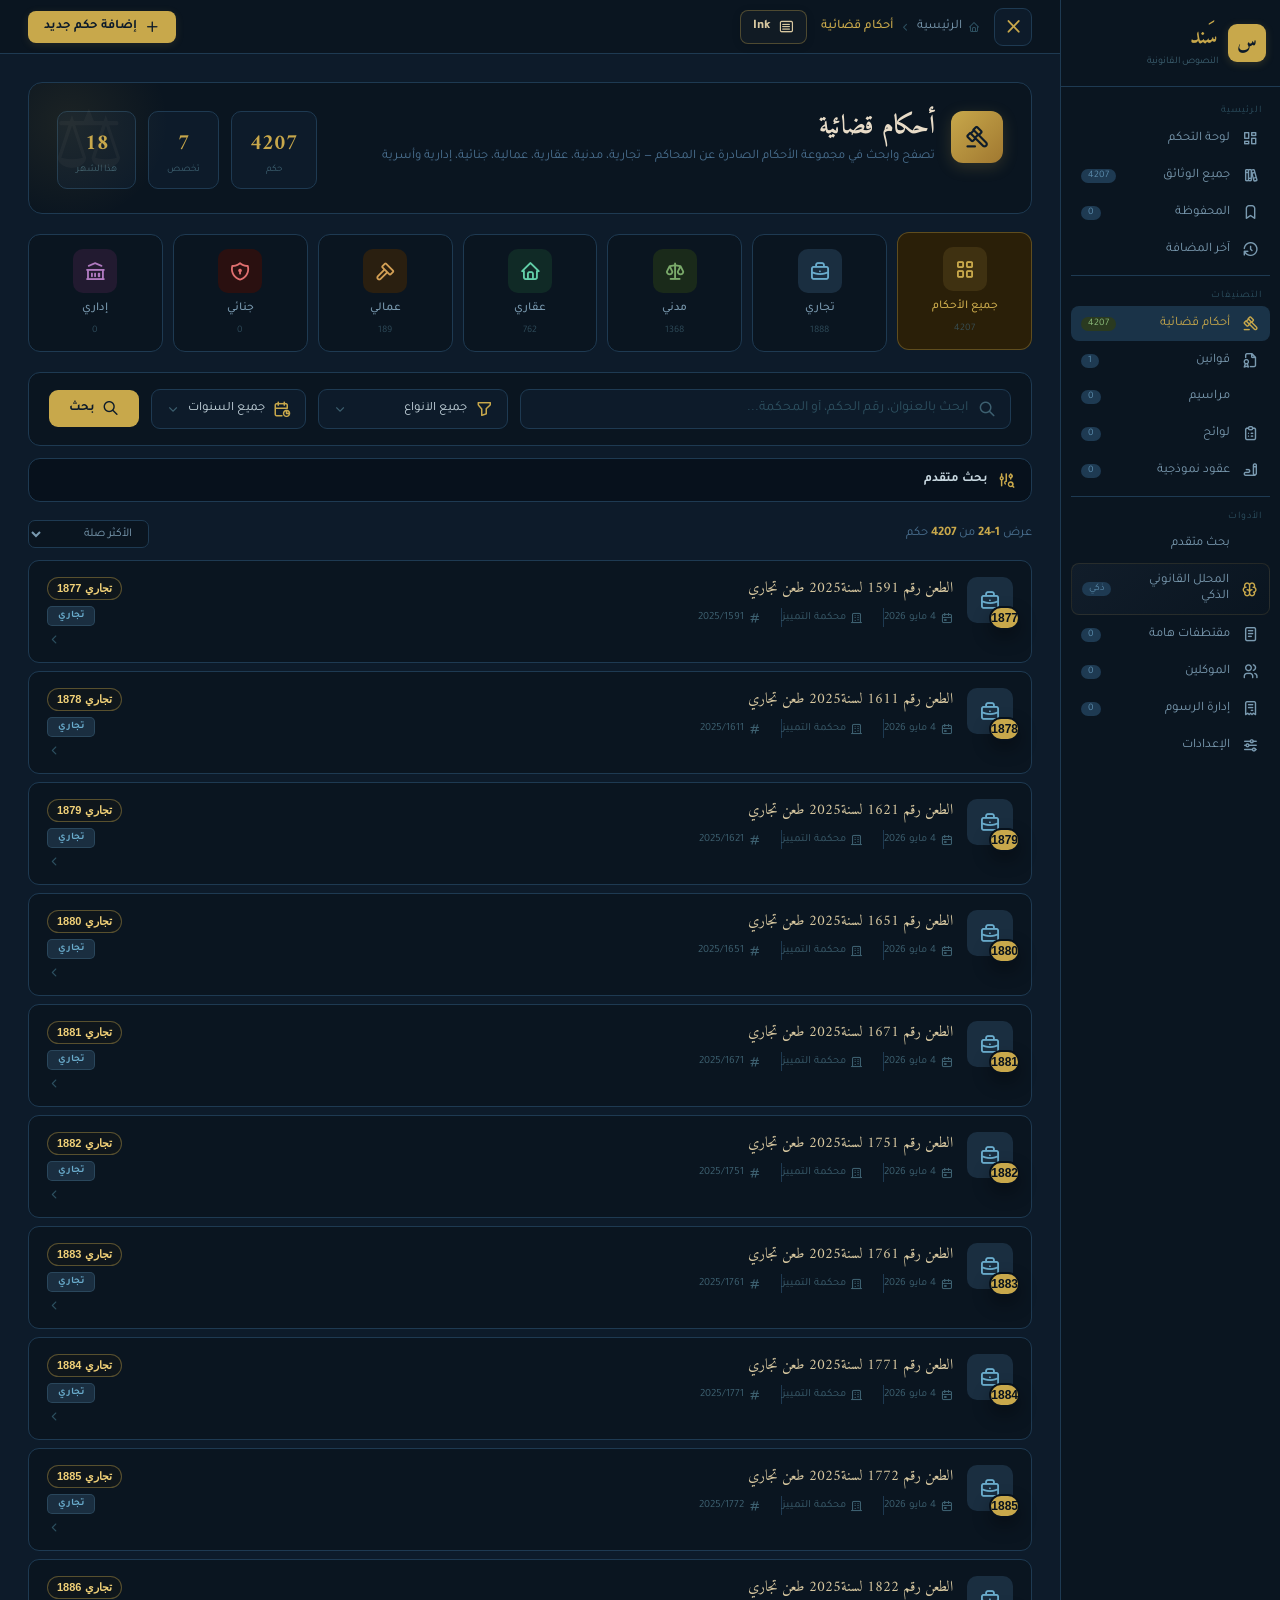
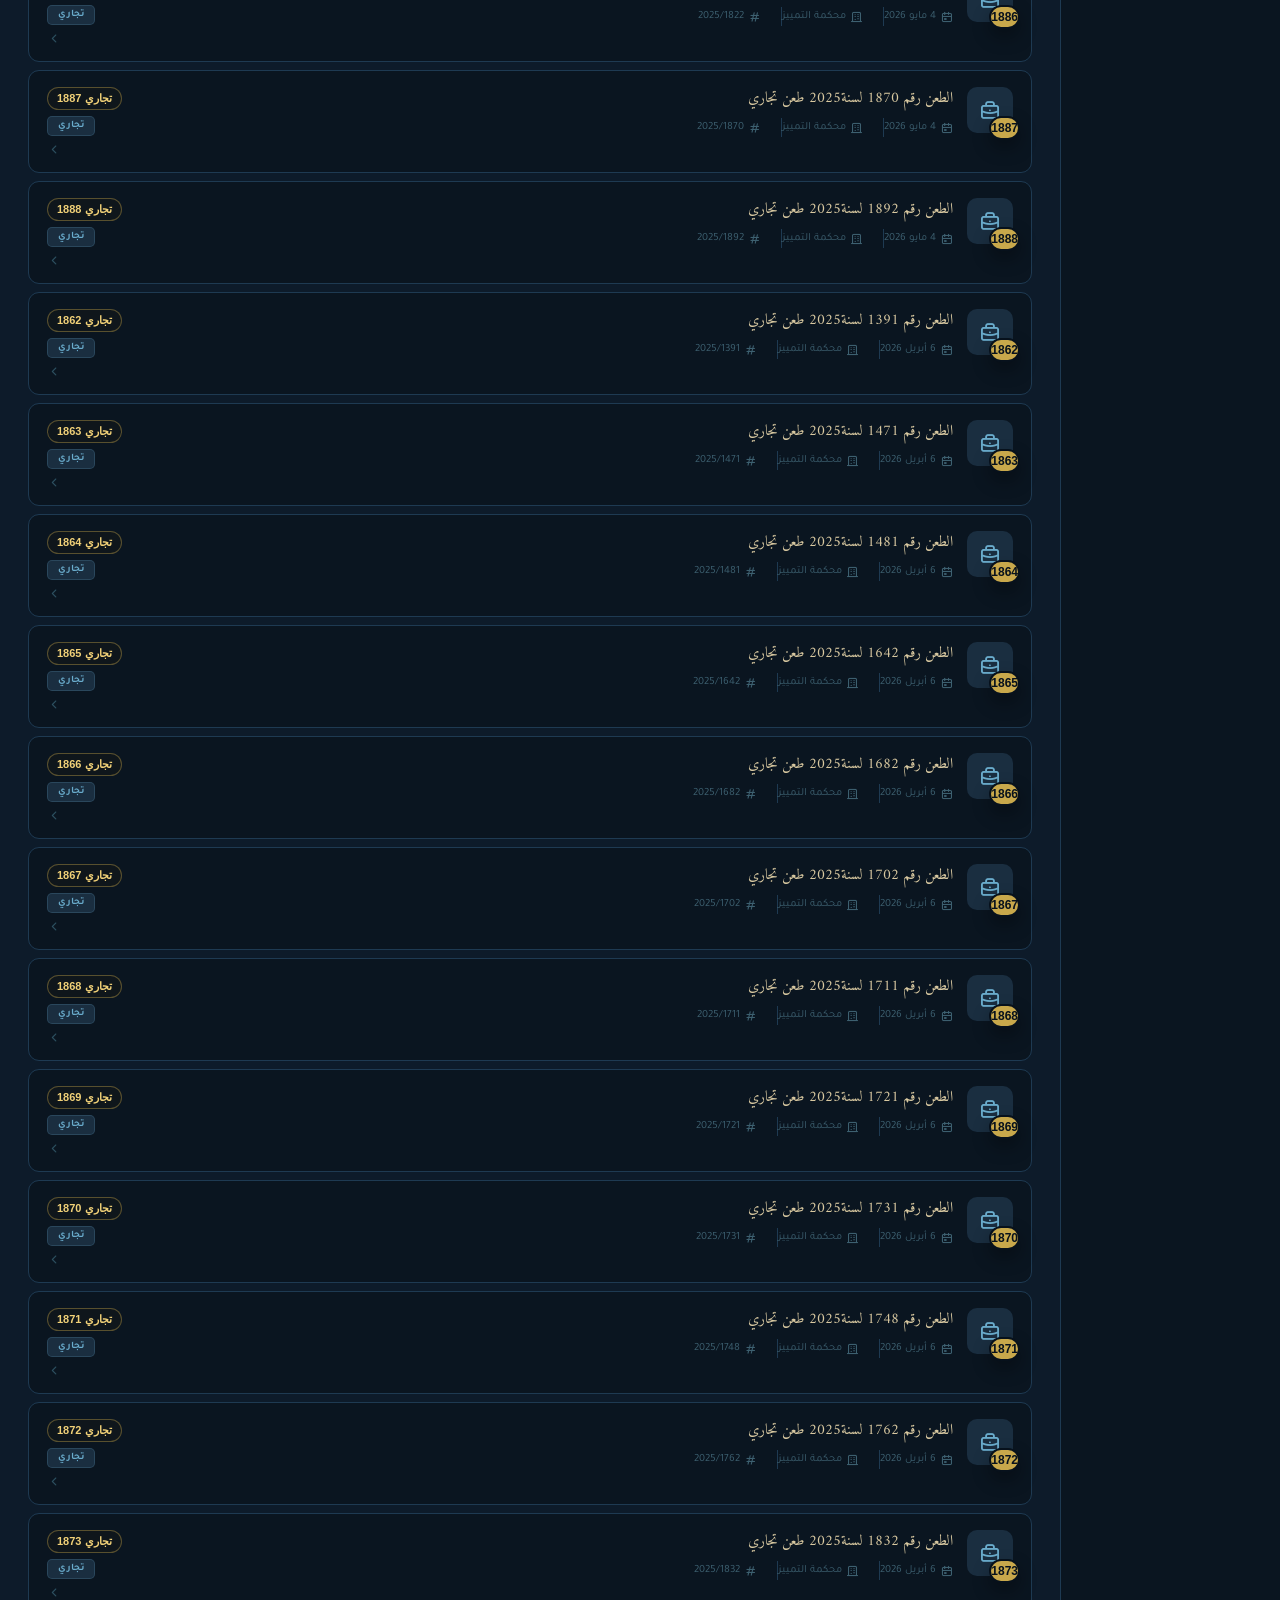
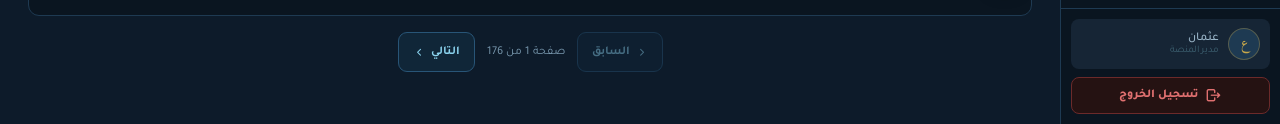
==== commit ec23fe74: "Improve SANAD search reader offline backend" ====
--- a/sanad.html
+++ b/sanad.html
@@ -16,7 +16,8 @@
 <link rel="preconnect" href="https://fonts.googleapis.com">
 <link href="https://fonts.googleapis.com/css2?family=Tajawal:wght@400;500;700&family=Amiri:wght@400;700&display=swap" rel="stylesheet">
 <link rel="stylesheet" href="./assets/vendor/tabler/tabler-icons.min.css?v=2.47.0">
-<link rel="stylesheet" href="./assets/styles.css?v=logout-20260609">
+<link rel="stylesheet" href="./assets/styles.css?v=offline-20260629">
+<link rel="stylesheet" href="./assets/improvements.css?v=20260906">
 </head>
 <body>
 
@@ -530,9 +531,11 @@
           <div class="settings-info">
             <span>الأحكام: <strong id="settingsJudgmentCount">0</strong></span>
             <span>القوانين: <strong id="settingsLawCount">0</strong></span>
-            <span>الكاش: <strong>v38</strong></span>
+            <span>الكاش: <strong>v40</strong></span>
+            <span>Offline: <strong id="settingsOfflineStatus">غير جاهز</strong></span>
           </div>
           <div class="settings-actions">
+            <button class="tool-secondary" type="button" onclick="prepareOfflineContent()"><i class="ti ti-cloud-download"></i>تجهيز المحتوى Offline</button>
             <button class="tool-secondary danger" type="button" onclick="logoutSanad()"><i class="ti ti-logout"></i>تسجيل الخروج</button>
           </div>
         </div>
@@ -614,6 +617,7 @@
 <script src="./data/search/manifest.js?v=judgment-data-fix-20260609"></script>
 <script src="./data/laws.js?v=law-reader-20260523"></script>
 <script src="./data/legal-forms.js?v=law-reader-20260523"></script>
-<script src="./assets/app.js?v=logout-20260609"></script>
+<script src="./assets/app.js?v=offline-20260629"></script>
+<script src="./assets/improvements.js?v=20260906"></script>
 </body>
 </html>
--- a/assets/styles.css
+++ b/assets/styles.css
@@ -1,4 +1,4 @@
-﻿*{box-sizing:border-box;margin:0;padding:0}
+*{box-sizing:border-box;margin:0;padding:0}
 html{background:#0d1b2a}
 body{direction:rtl;font-family:'Tajawal',sans-serif;background:#0d1b2a;color:#e8dcc8;min-height:100vh;display:flex;-webkit-font-smoothing:antialiased;text-rendering:optimizeLegibility}
 button,a,.tc,.doc-card,.law-card,.tool-primary,.tool-secondary{touch-action:manipulation;-webkit-tap-highlight-color:transparent}
@@ -303,6 +303,7 @@
 .tool-counter{min-width:92px;border:1px solid #2a4a68;background:#0d1b2a;border-radius:12px;padding:10px 12px;text-align:center}
 .tool-counter strong{display:block;font-family:'Amiri',serif;font-size:24px;color:#c8a84b;line-height:1.1}
 .tool-counter span{font-size:11px;color:#5f8198}
+.offline-busy{color:#8bd3ee!important}
 .tool-grid,.settings-grid{display:grid;grid-template-columns:repeat(2,minmax(0,1fr));gap:14px}
 .settings-grid{grid-template-columns:repeat(3,minmax(0,1fr))}
 .dashboard-grid{display:grid;grid-template-columns:repeat(2,minmax(0,1fr));gap:14px}
@@ -840,3 +841,10 @@
 .doc-card-icon{width:40px;height:40px}
 .doc-title{font-size:14px}
 }
+
+.doc-card-icon{position:relative}
+.doc-order-num{position:absolute;inset:auto -7px -7px auto;min-width:24px;height:24px;border-radius:999px;background:#c8a84b;color:#07111c;border:2px solid #07111c;display:flex;align-items:center;justify-content:center;font-size:12px;font-weight:900;line-height:1;box-shadow:0 8px 18px #00000055}
+.doc-type-order{display:inline-flex;align-items:center;justify-content:center;border:1px solid #c8a84b66;background:#2a1f082e;color:#f1d178;border-radius:999px;padding:4px 9px;font-size:11px;font-weight:900;white-space:nowrap}
+body.ink-mode .doc-order-num{background:#111;color:#fff;border-color:#fff}
+body.ink-mode .doc-type-order{background:#fff;color:#111;border-color:#111}
+@media(max-width:640px){.doc-order-num{min-width:22px;height:22px;font-size:11px}.doc-type-order{font-size:10px;padding:3px 7px}}
--- a/assets/improvements.css
+++ b/assets/improvements.css
@@ -0,0 +1,34 @@
+.reader-tool-strip{width:100%;display:flex;align-items:center;justify-content:flex-end;gap:8px;flex-wrap:wrap;border-top:1px solid #1e3a52;margin-top:10px;padding-top:10px}
+.reader-tool-strip button{border:1px solid #285577;background:#102638;color:#8bd3ee;border-radius:8px;min-height:36px;padding:7px 10px;font-family:'Tajawal',sans-serif;font-size:12px;font-weight:800;cursor:pointer;display:inline-flex;align-items:center;justify-content:center;gap:6px;transition:all .2s}
+.reader-tool-strip button:hover{border-color:#c8a84b88;color:#f1d178;background:#13283c;transform:translateY(-1px)}
+.reader-tool-strip i{font-size:16px;color:inherit}
+.judgment-search-hit{background:#fff36d!important;color:#101010!important;border-radius:4px;padding:1px 4px;box-shadow:0 0 0 1px #a9891f55,0 0 0 4px #fff36d22}
+.judgment-search-hit.active{background:#ffbf2f!important;color:#101010!important;outline:2px solid #fff3a6;outline-offset:2px;box-shadow:0 0 24px #c8a84b66}
+.doc-search-snippet .judgment-search-hit{font-weight:900}
+body.reader-focus-mode .doc-dialog-head{padding-block:10px}
+body.reader-focus-mode .doc-dialog-kicker,body.reader-focus-mode .doc-dialog-head h2{display:none}
+body.reader-focus-mode .doc-dialog-actions{width:100%;justify-content:center}
+body.reader-focus-mode .doc-dialog-body{padding-top:18px;background:#07111c}
+body.reader-focus-mode .judgment-reader{max-width:940px;margin:0 auto}
+.sanad-offline-panel,.private-backend-panel{position:relative;overflow:hidden}
+.sanad-offline-panel::before,.private-backend-panel::before{content:'';position:absolute;inset:0 0 auto;height:3px;background:linear-gradient(90deg,#c8a84b,#8bd3ee);opacity:.9}
+.sanad-offline-panel .settings-info,.private-backend-panel .settings-info{display:grid;grid-template-columns:repeat(2,minmax(0,1fr));gap:10px;margin:12px 0}
+.sanad-offline-panel .settings-info span,.private-backend-panel .settings-info span{background:#0d1b2a;border:1px solid #1e3a52;border-radius:10px;padding:10px 12px;color:#6f91a8}
+.sanad-offline-panel .settings-info strong,.private-backend-panel .settings-info strong{display:block;color:#c8a84b;margin-top:4px;font-size:15px}
+body.offline-busy #settingsOfflineStatus,body.backend-busy #privateBackendStatus{color:#8bd3ee}
+body.ink-mode .reader-tool-strip{border-color:#111}
+body.ink-mode .reader-tool-strip button{background:#fff;color:#111;border-color:#111}
+body.ink-mode .reader-tool-strip button:hover{background:#111;color:#fff}
+body.ink-mode .sanad-offline-panel::before,body.ink-mode .private-backend-panel::before{background:#111}
+body.ink-mode .sanad-offline-panel .settings-info span,body.ink-mode .private-backend-panel .settings-info span{background:#fff;border-color:#111;color:#111}
+body.ink-mode .sanad-offline-panel .settings-info strong,body.ink-mode .private-backend-panel .settings-info strong{color:#111}
+@media(max-width:760px){
+  .reader-tool-strip{display:grid;grid-template-columns:repeat(2,minmax(0,1fr));gap:8px}
+  .reader-tool-strip button{width:100%;min-height:40px}
+  .sanad-offline-panel .settings-info,.private-backend-panel .settings-info{grid-template-columns:1fr}
+}
+@media print{
+  .reader-tool-strip,.judgment-search-panel,.doc-dialog-head,.topbar,.sidebar,.sidebar-overlay{display:none!important}
+  body,.main,.page,.doc-dialog-body,.judgment-page-body{background:#fff!important;color:#111!important}
+  .judgment-para,.judgment-intro,.intro-item,.judgment-operative-ruling{border-color:#999!important;background:#fff!important;color:#111!important;box-shadow:none!important}
+}
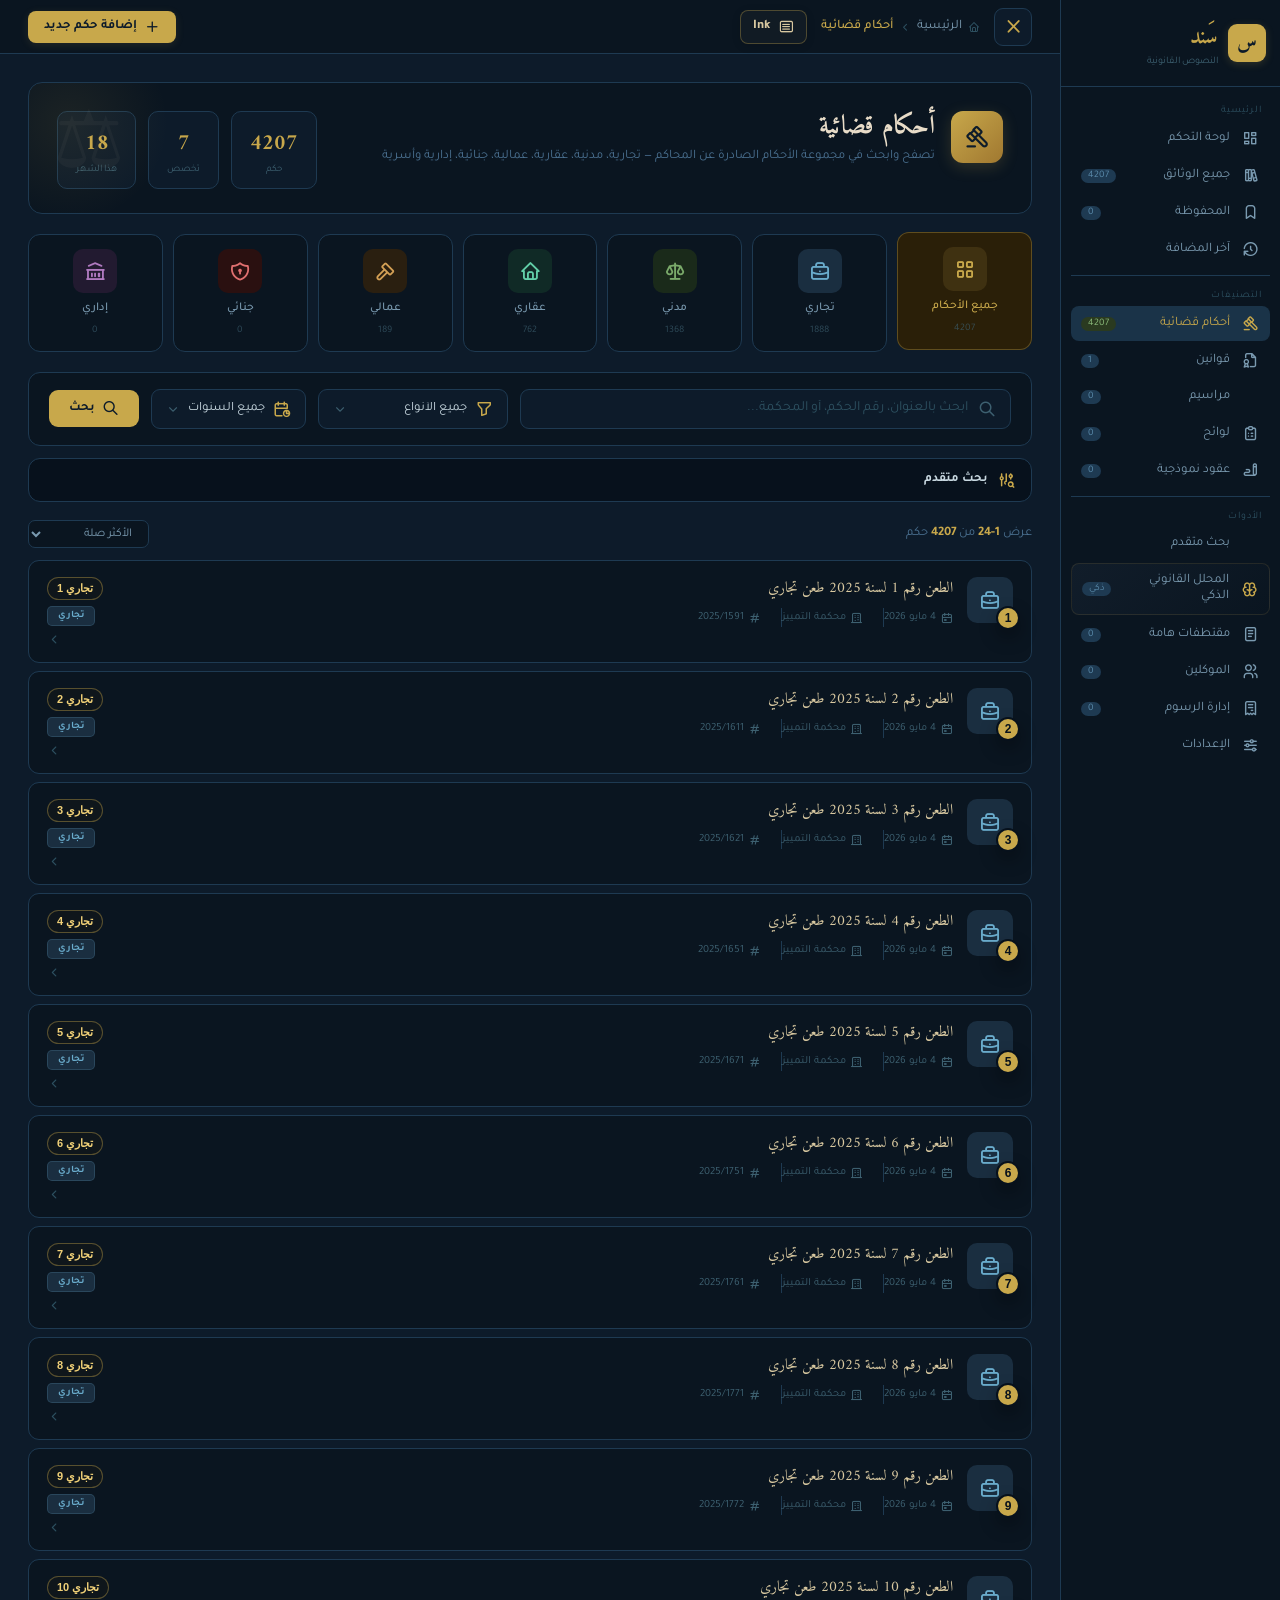
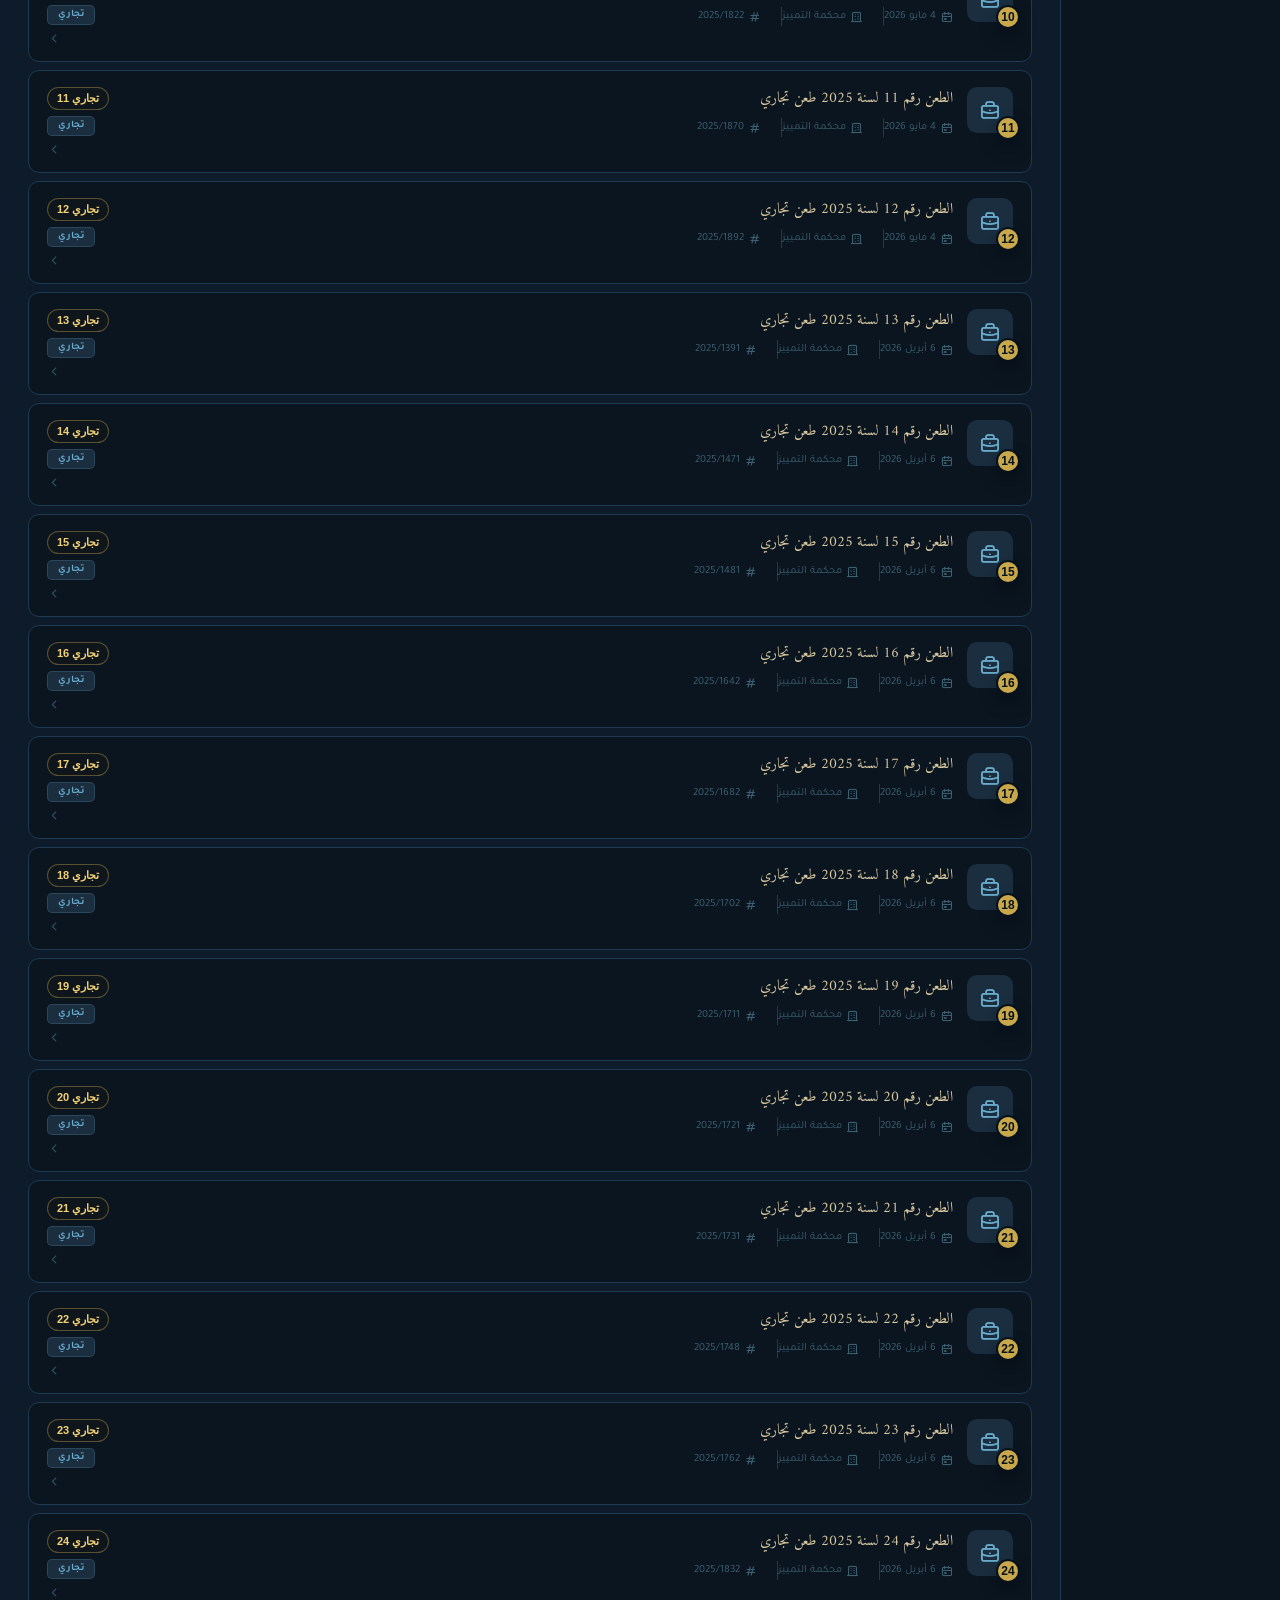
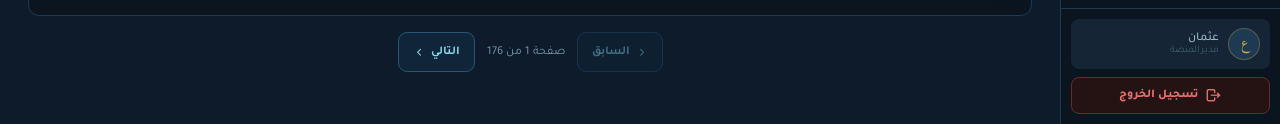
==== commit b3bfbed7: "Show ordered judgment titles by section" ====
--- a/sanad.html
+++ b/sanad.html
@@ -617,7 +617,7 @@
 <script src="./data/search/manifest.js?v=judgment-data-fix-20260609"></script>
 <script src="./data/laws.js?v=law-reader-20260523"></script>
 <script src="./data/legal-forms.js?v=law-reader-20260523"></script>
-<script src="./assets/app.js?v=offline-20260629"></script>
+<script src="./assets/app.js?v=ordered-titles-20260908"></script>
 <script src="./assets/improvements.js?v=20260906"></script>
 </body>
 </html>
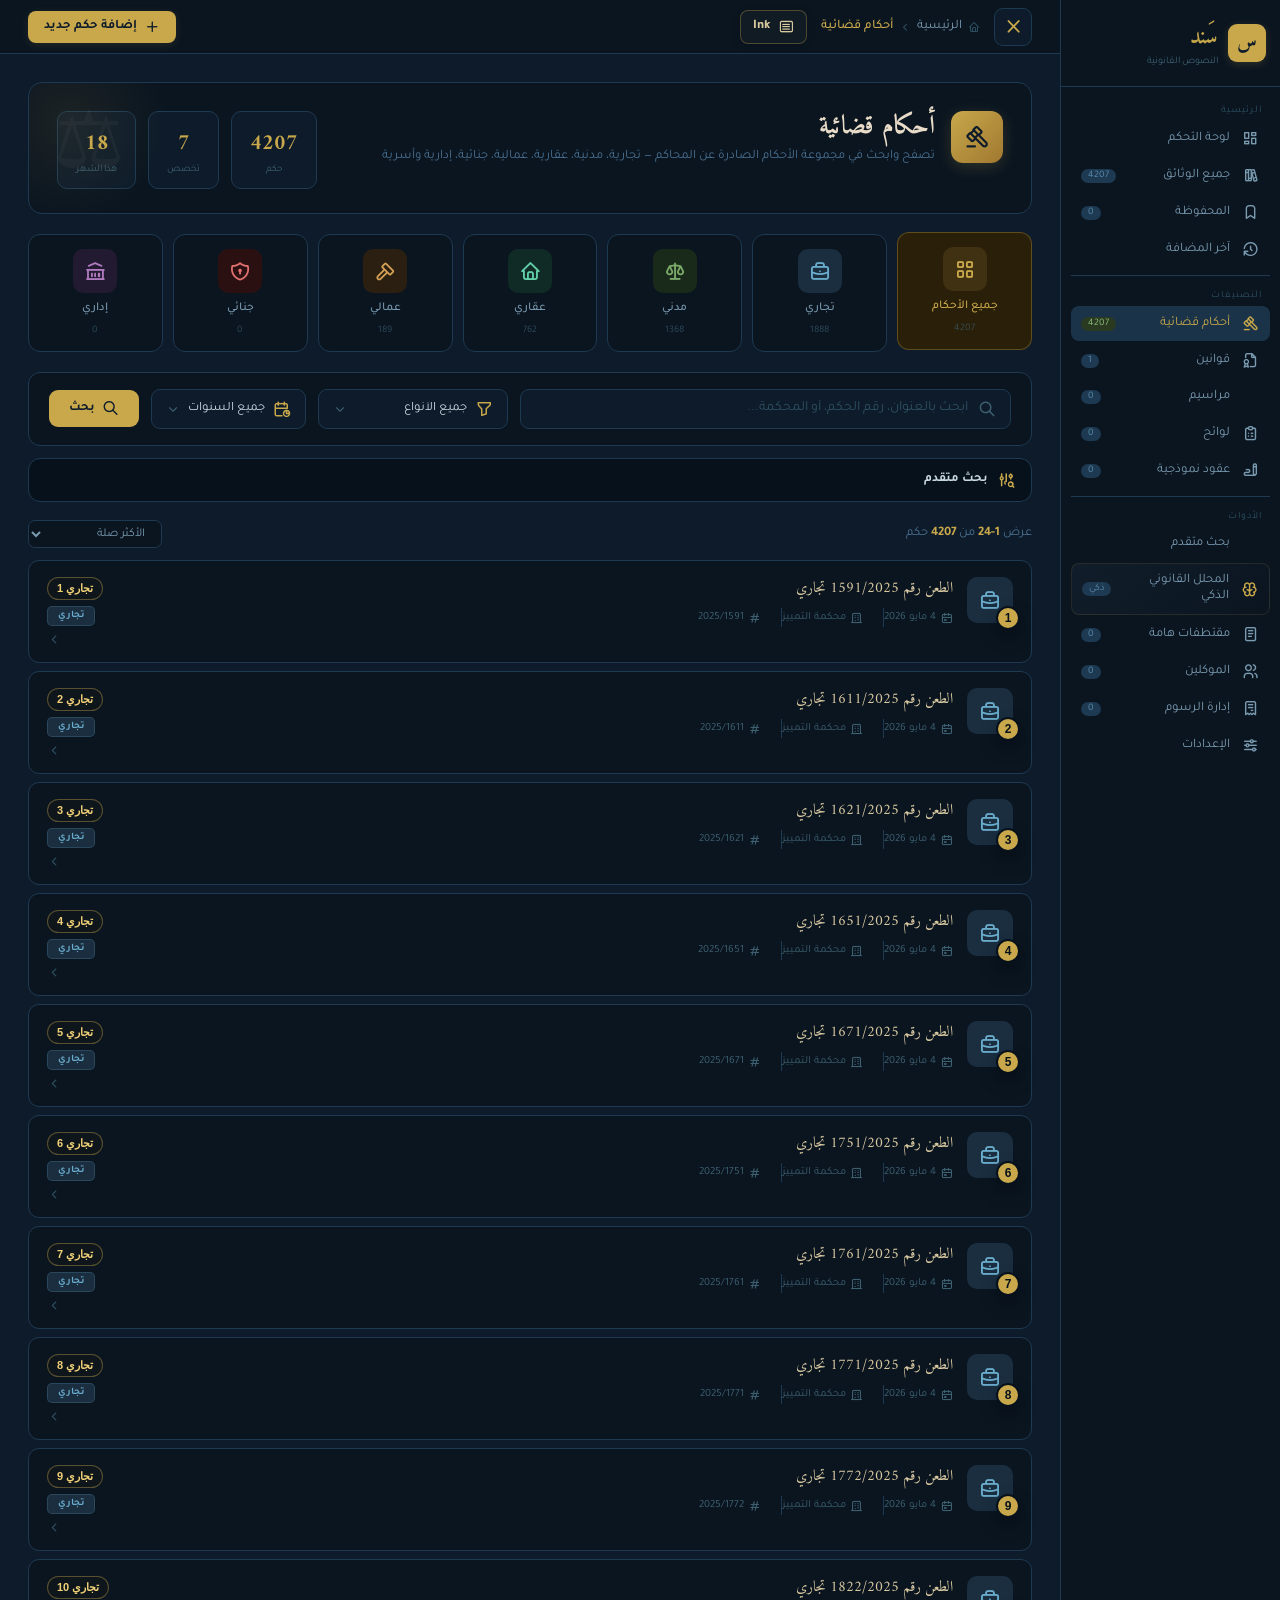
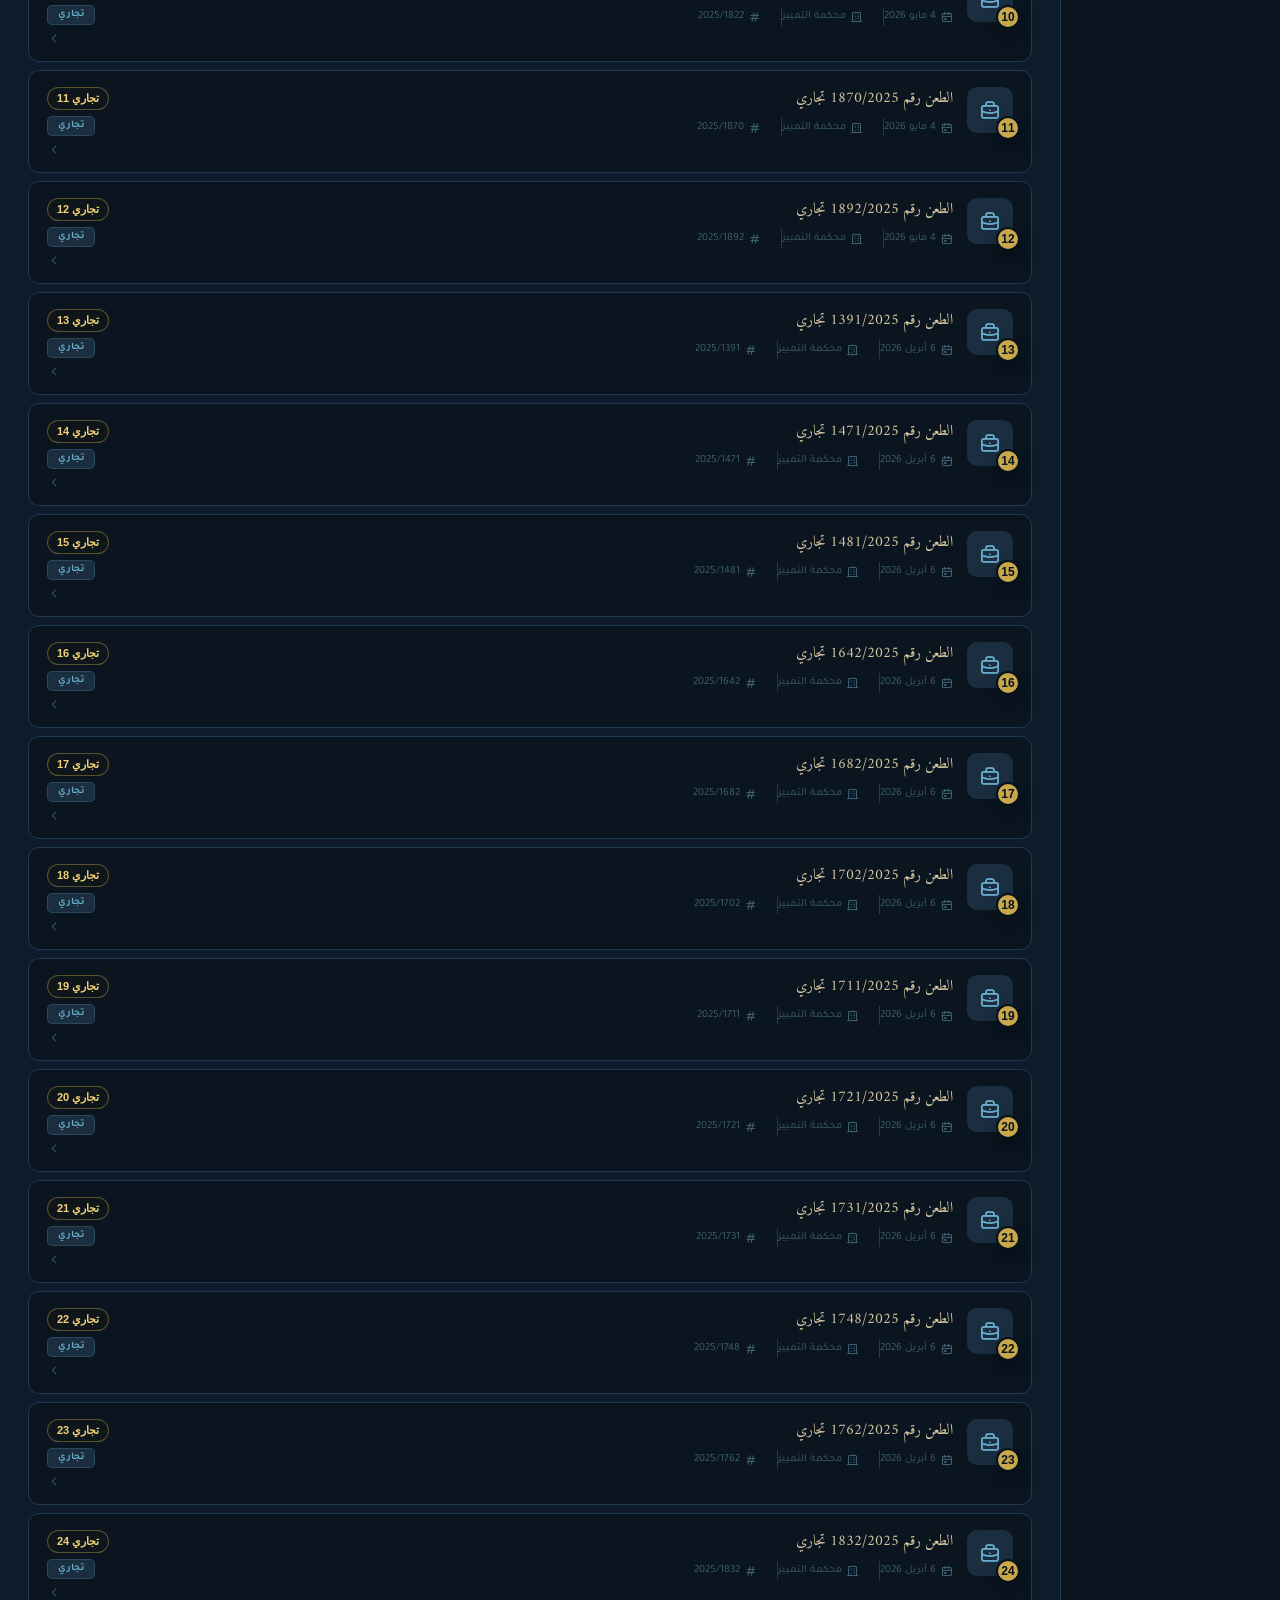
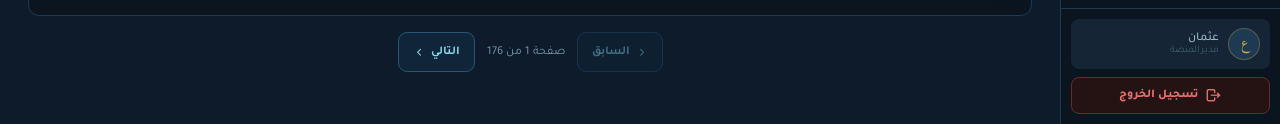
==== commit adba6f8b: "Sort judgments by appeal number" ====
--- a/sanad.html
+++ b/sanad.html
@@ -237,7 +237,7 @@
       <div class="rb-left">عرض <strong id="shownCount">12</strong> من <strong id="totalCount">247</strong> حكم</div>
       <select class="sort-sel" id="sortSelect" onchange="filterDocs()">
         <option value="relevance">الأكثر صلة</option>
-        <option value="newest">الأحدث أولاً</option>
+        <option value="appeal">حسب رقم الطعن</option><option value="newest">الأحدث أولاً</option>
         <option value="oldest">الأقدم أولاً</option>
         <option value="court">حسب المحكمة</option>
       </select>
@@ -617,7 +617,7 @@
 <script src="./data/search/manifest.js?v=judgment-data-fix-20260609"></script>
 <script src="./data/laws.js?v=law-reader-20260523"></script>
 <script src="./data/legal-forms.js?v=law-reader-20260523"></script>
-<script src="./assets/app.js?v=ordered-titles-20260908"></script>
+<script src="./assets/app.js?v=appeal-order-20260908"></script>
 <script src="./assets/improvements.js?v=20260906"></script>
 </body>
 </html>
